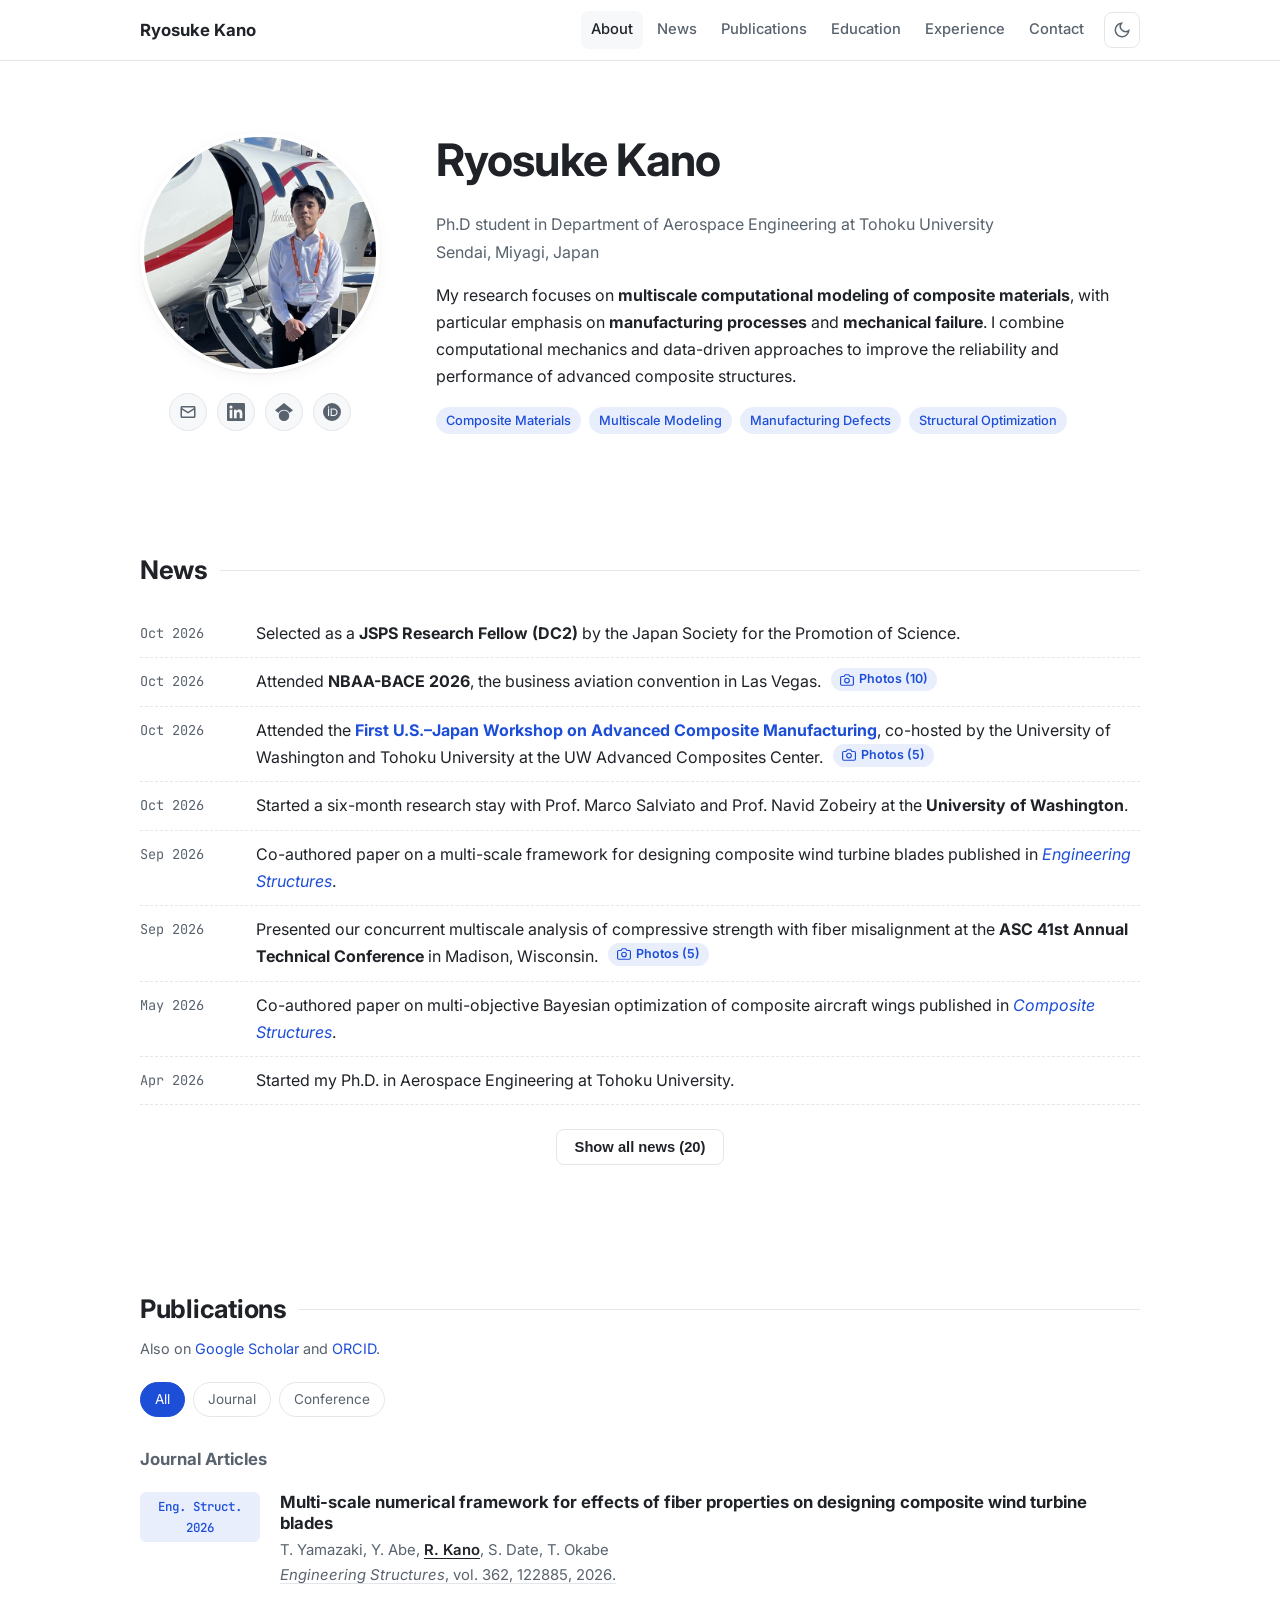
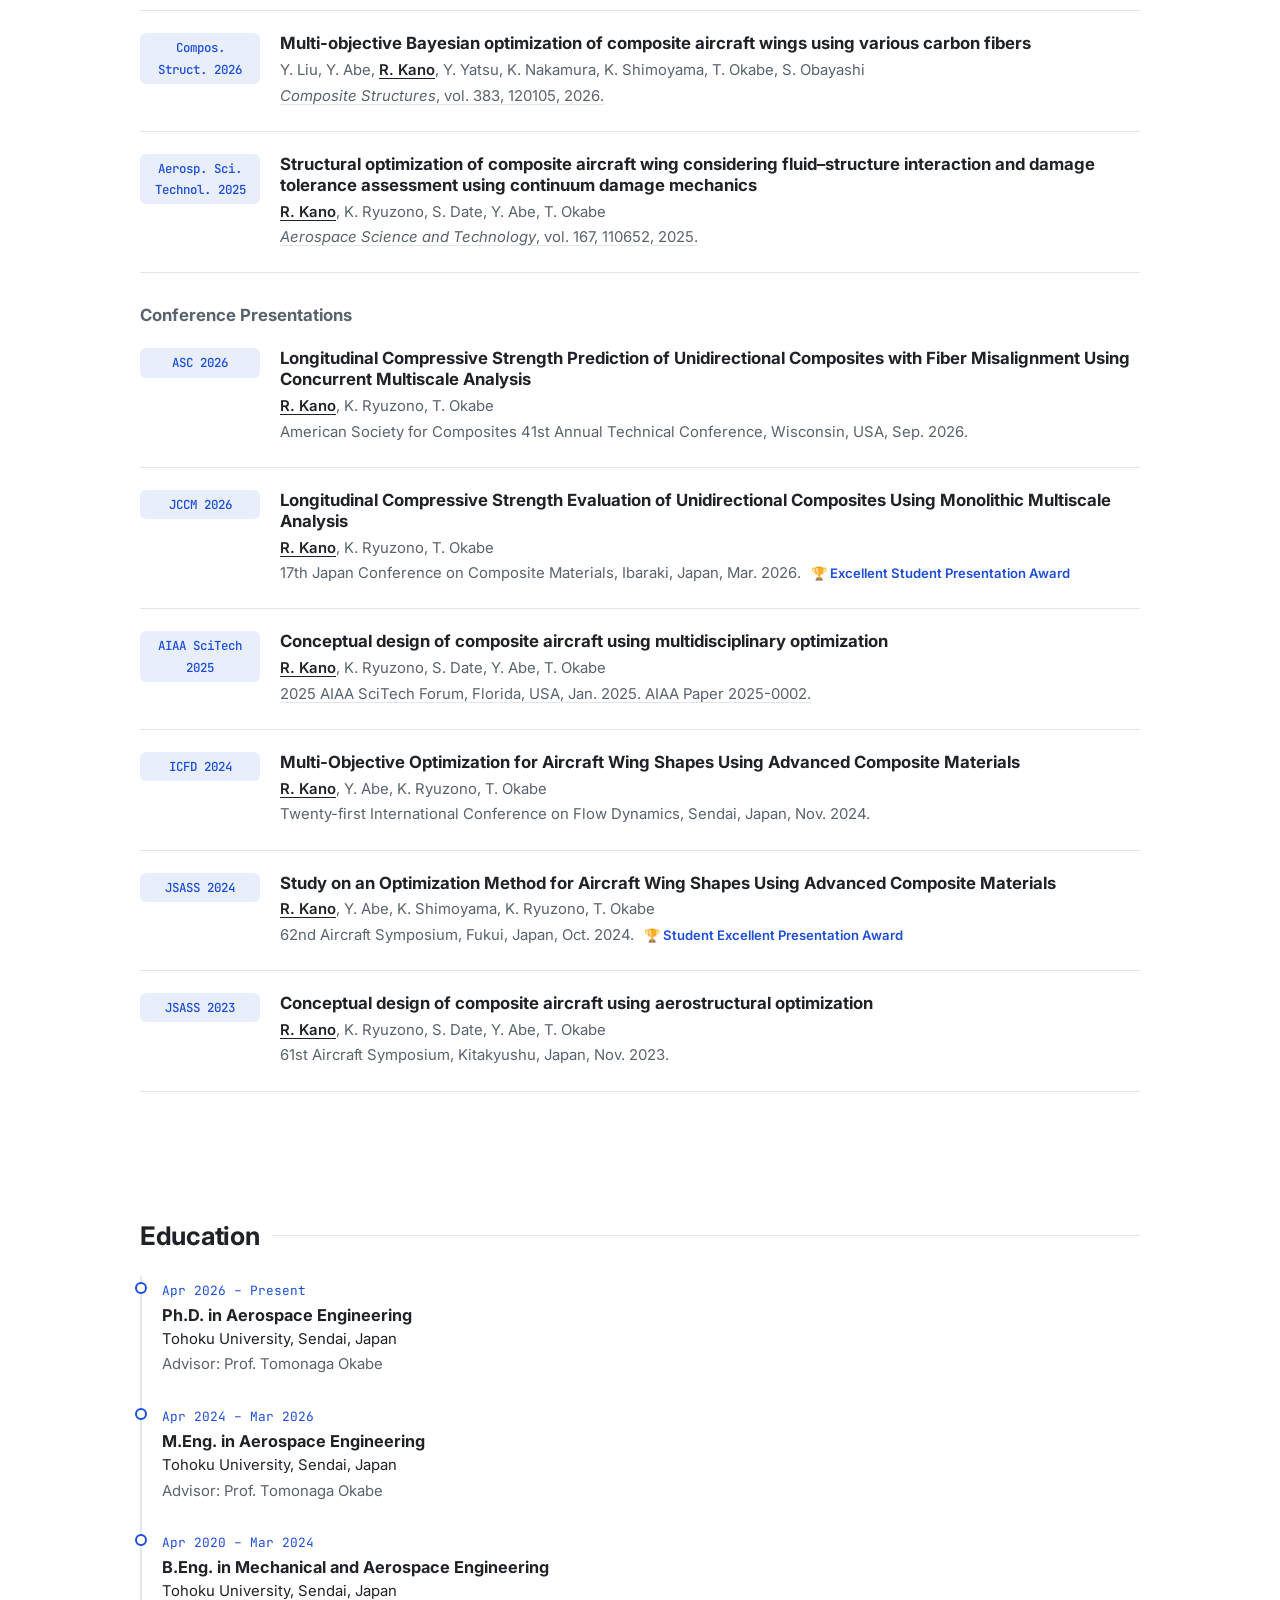
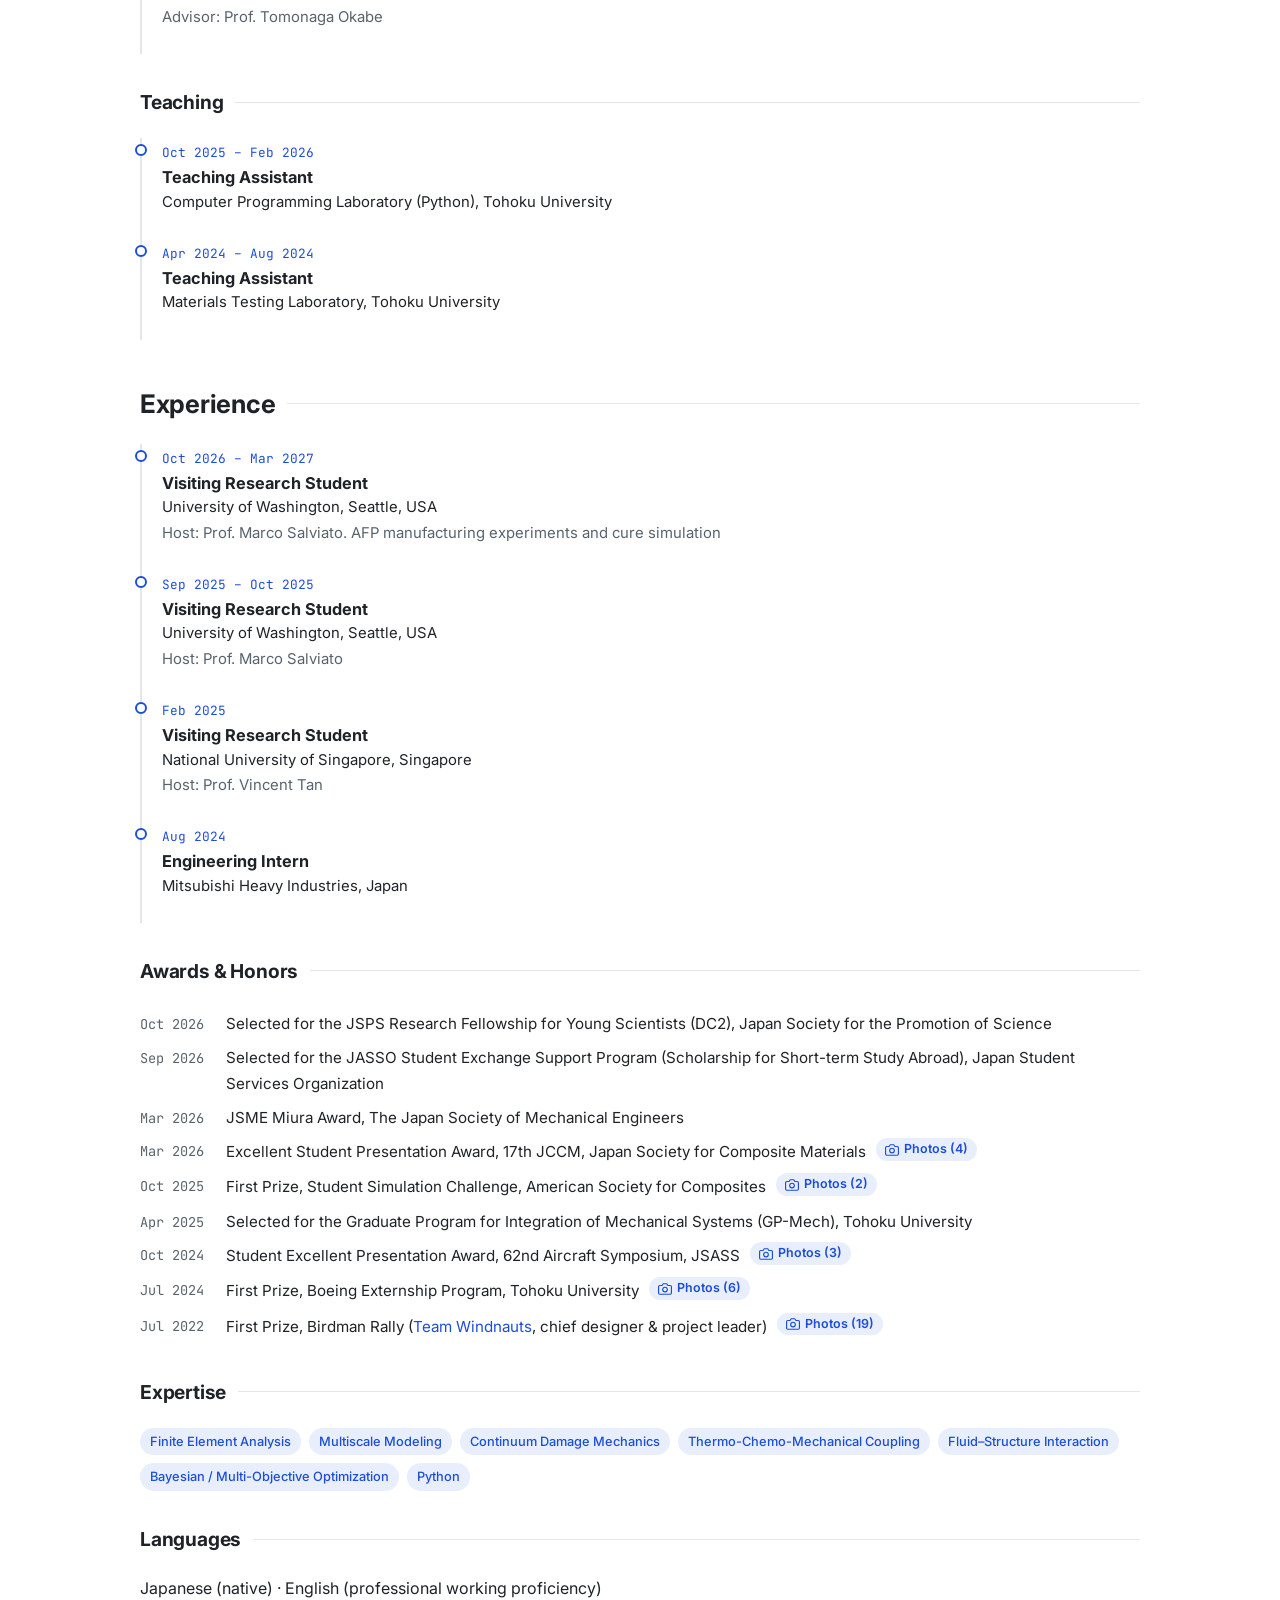
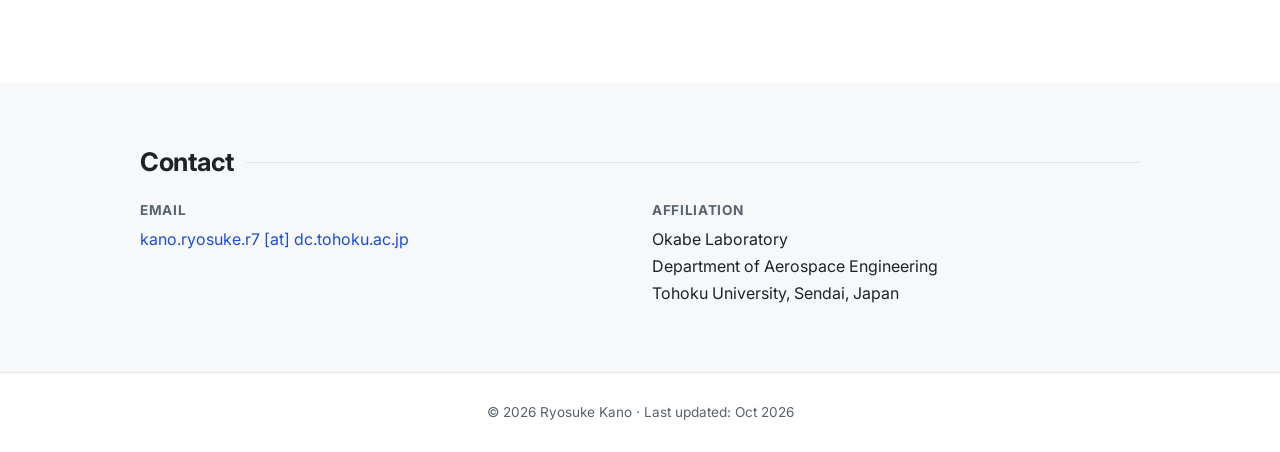
==== index.html @ 56038b9d "Add personal academic website Static GitHub Pages site (no build step): profile, news with links to " ====
<!DOCTYPE html>
<html lang="en">
<head>
  <meta charset="UTF-8">
  <meta name="viewport" content="width=device-width, initial-scale=1.0">
  <title>Ryosuke Kano | Ph.D. Student, Aerospace Engineering</title>
  <meta name="description" content="Ryosuke Kano — Ph.D. student in Aerospace Engineering at Tohoku University, working on multiscale computational modeling of composite materials, manufacturing processes, and failure.">
  <meta property="og:title" content="Ryosuke Kano | Ph.D. Student, Aerospace Engineering">
  <meta property="og:description" content="Multiscale computational modeling of composite materials, manufacturing processes, and failure. Tohoku University.">
  <meta property="og:type" content="website">
  <meta property="og:url" content="https://r-kano.github.io/">
  <link rel="icon" href="assets/img/favicon.svg" type="image/svg+xml">
  <link rel="preconnect" href="https://fonts.googleapis.com">
  <link rel="preconnect" href="https://fonts.gstatic.com" crossorigin>
  <link href="https://fonts.googleapis.com/css2?family=Inter:wght@400;500;600;700&family=JetBrains+Mono:wght@400;500&display=swap" rel="stylesheet">
  <link rel="stylesheet" href="assets/css/style.css">
  <script>
    // Apply saved theme before paint to avoid a flash
    try {
      const t = localStorage.getItem("theme");
      if (t) document.documentElement.setAttribute("data-theme", t);
    } catch (e) {}
  </script>
</head>
<body>

  <!-- ============ NAVIGATION ============ -->
  <header class="nav">
    <div class="nav-inner">
      <a href="#top" class="nav-brand">Ryosuke Kano</a>
      <button class="nav-toggle" aria-label="Open menu" aria-expanded="false">
        <span></span><span></span><span></span>
      </button>
      <nav class="nav-links">
        <a href="#about">About</a>
        <a href="#news">News</a>
        <a href="#publications">Publications</a>
        <a href="#education">Education</a>
        <a href="#experience">Experience</a>
        <a href="#contact">Contact</a>
        <button class="theme-toggle" aria-label="Toggle dark mode" title="Toggle dark mode">
          <svg class="icon-sun" viewBox="0 0 24 24" width="18" height="18" fill="none" stroke="currentColor" stroke-width="2"><circle cx="12" cy="12" r="4"/><path d="M12 2v2M12 20v2M4.93 4.93l1.41 1.41M17.66 17.66l1.41 1.41M2 12h2M20 12h2M4.93 19.07l1.41-1.41M17.66 6.34l1.41-1.41"/></svg>
          <svg class="icon-moon" viewBox="0 0 24 24" width="18" height="18" fill="none" stroke="currentColor" stroke-width="2"><path d="M21 12.79A9 9 0 1 1 11.21 3 7 7 0 0 0 21 12.79z"/></svg>
        </button>
      </nav>
    </div>
  </header>

  <main id="top">

    <!-- ============ HERO / ABOUT ============ -->
    <section id="about" class="hero">
      <div class="container hero-grid">
        <div class="hero-photo">
          <img src="assets/img/profile.jpg" alt="Portrait of Ryosuke Kano" width="600" height="600">
          <div class="social">
            <a href="mailto:kano.ryosuke.r7@dc.tohoku.ac.jp" aria-label="Email" title="Email">
              <svg viewBox="0 0 24 24"><path d="M4 4h16c1.1 0 2 .9 2 2v12c0 1.1-.9 2-2 2H4c-1.1 0-2-.9-2-2V6c0-1.1.9-2 2-2zm0 2v.5l8 5 8-5V6H4zm16 2.85-8 5-8-5V18h16V8.85z"/></svg>
            </a>
            <a href="https://www.linkedin.com/in/ryosuke-kano/" target="_blank" rel="noopener" aria-label="LinkedIn" title="LinkedIn">
              <svg viewBox="0 0 24 24"><path d="M20.45 20.45h-3.55v-5.57c0-1.33-.03-3.04-1.85-3.04-1.86 0-2.14 1.45-2.14 2.94v5.67H9.35V9h3.41v1.56h.05c.48-.9 1.64-1.85 3.37-1.85 3.6 0 4.27 2.37 4.27 5.46v6.28zM5.34 7.43a2.06 2.06 0 1 1 0-4.12 2.06 2.06 0 0 1 0 4.12zM7.12 20.45H3.56V9h3.56v11.45zM22.22 0H1.77C.79 0 0 .77 0 1.73v20.54C0 23.23.79 24 1.77 24h20.45c.98 0 1.78-.77 1.78-1.73V1.73C24 .77 23.2 0 22.22 0z"/></svg>
            </a>
            <a href="https://scholar.google.com/citations?user=xpTz7zEAAAAJ" target="_blank" rel="noopener" aria-label="Google Scholar" title="Google Scholar">
              <svg viewBox="0 0 24 24"><path d="M12 24a7 7 0 1 1 0-14 7 7 0 0 1 0 14zm0-24L0 9.5l4.84 3.94A8 8 0 0 1 12 9a8 8 0 0 1 7.16 4.44L24 9.5z"/></svg>
            </a>
            <a href="https://orcid.org/0009-0002-7273-580X" target="_blank" rel="noopener" aria-label="ORCID" title="ORCID">
              <svg viewBox="0 0 24 24"><path d="M12 0a12 12 0 1 0 0 24 12 12 0 0 0 0-24zM7.37 4.38a.94.94 0 1 1 0 1.88.94.94 0 0 1 0-1.88zm-.72 3.05h1.44v10.03H6.65V7.43zm3.56 0h3.9c3.7 0 5.33 2.65 5.33 5.02 0 2.58-2.01 5.02-5.31 5.02h-3.92V7.43zm1.44 1.3v7.43h2.29c3.27 0 4.02-2.48 4.02-3.71 0-2.02-1.29-3.72-4.1-3.72h-2.21z"/></svg>
            </a>
          </div>
        </div>

        <div class="hero-text">
          <h1>Ryosuke Kano </span></h1>
          <p class="affiliation">
            Ph.D student in Department of Aerospace Engineering at Tohoku University<br>
            Sendai, Miyagi, Japan
          </p>
          <p>
            My research focuses on
            <strong>multiscale computational modeling of composite materials</strong>, with particular
            emphasis on <strong>manufacturing processes</strong> and <strong>mechanical failure</strong>.
            I combine computational mechanics and data-driven approaches to improve the reliability
            and performance of advanced composite structures.
          </p>
          <div class="interests">
            <span class="tag">Composite Materials</span>
            <span class="tag">Multiscale Modeling</span>
            <span class="tag">Manufacturing Defects</span>
            <span class="tag">Structural Optimization</span>
          </div>
        </div>
      </div>
    </section>

    <!-- ============ NEWS ============ -->
    <section id="news" class="section">
      <div class="container">
        <h2 class="section-title">News</h2>
        <!-- "Photos" links open photos.html?e=<album id>; albums are defined in assets/js/events.js.
             Items with class "more" stay hidden until "Show all news" is clicked. -->
        <ul class="news">
          <li><time>Oct 2026</time><span>Selected as a <strong>JSPS Research Fellow (DC2)</strong> by the Japan Society for the Promotion of Science.</span></li>
          <li><time>Oct 2026</time><span>Attended <strong>NBAA-BACE 2026</strong>, the business aviation convention in Las Vegas. <a class="pic-link" href="photos.html?e=2026-10-nbaa-bace"><svg viewBox="0 0 24 24" width="14" height="14" fill="none" stroke="currentColor" stroke-width="2" aria-hidden="true"><path d="M23 19a2 2 0 0 1-2 2H3a2 2 0 0 1-2-2V8a2 2 0 0 1 2-2h4l2-3h6l2 3h4a2 2 0 0 1 2 2z"/><circle cx="12" cy="13" r="4"/></svg>Photos (10)</a></span></li>
          <li><time>Oct 2026</time><span>Attended the <a href="https://www.uwacc.uw.edu/first-u-s-japan-workshop-on-advanced-composite-manufacturing" target="_blank" rel="noopener"><strong>First U.S.–Japan Workshop on Advanced Composite Manufacturing</strong></a>, co-hosted by the University of Washington and Tohoku University at the UW Advanced Composites Center. <a class="pic-link" href="photos.html?e=2026-10-uw-workshop"><svg viewBox="0 0 24 24" width="14" height="14" fill="none" stroke="currentColor" stroke-width="2" aria-hidden="true"><path d="M23 19a2 2 0 0 1-2 2H3a2 2 0 0 1-2-2V8a2 2 0 0 1 2-2h4l2-3h6l2 3h4a2 2 0 0 1 2 2z"/><circle cx="12" cy="13" r="4"/></svg>Photos (5)</a></span></li>
          <li><time>Oct 2026</time><span>Started a six-month research stay with Prof. Marco Salviato and Prof. Navid Zobeiry at the <strong>University of Washington</strong>.</span></li>
          <li><time>Sep 2026</time><span>Co-authored paper on a multi-scale framework for designing composite wind turbine blades published in <a href="https://doi.org/10.1016/j.engstruct.2026.122885" target="_blank" rel="noopener"><em>Engineering Structures</em></a>.</span></li>
          <li><time>Sep 2026</time><span>Presented our concurrent multiscale analysis of compressive strength with fiber misalignment at the <strong>ASC 41st Annual Technical Conference</strong> in Madison, Wisconsin. <a class="pic-link" href="photos.html?e=2026-09-asc"><svg viewBox="0 0 24 24" width="14" height="14" fill="none" stroke="currentColor" stroke-width="2" aria-hidden="true"><path d="M23 19a2 2 0 0 1-2 2H3a2 2 0 0 1-2-2V8a2 2 0 0 1 2-2h4l2-3h6l2 3h4a2 2 0 0 1 2 2z"/><circle cx="12" cy="13" r="4"/></svg>Photos (5)</a></span></li>
          <li><time>May 2026</time><span>Co-authored paper on multi-objective Bayesian optimization of composite aircraft wings published in <a href="https://doi.org/10.1016/j.compstruct.2026.120105" target="_blank" rel="noopener"><em>Composite Structures</em></a>.</span></li>
          <li><time>Apr 2026</time><span>Started my Ph.D. in Aerospace Engineering at Tohoku University.</span></li>
          <li class="more"><time>Mar 2026</time><span>Received my <strong>M.Eng.</strong> in Aerospace Engineering from Tohoku University. <a class="pic-link" href="photos.html?e=2026-03-graduation"><svg viewBox="0 0 24 24" width="14" height="14" fill="none" stroke="currentColor" stroke-width="2" aria-hidden="true"><path d="M23 19a2 2 0 0 1-2 2H3a2 2 0 0 1-2-2V8a2 2 0 0 1 2-2h4l2-3h6l2 3h4a2 2 0 0 1 2 2z"/><circle cx="12" cy="13" r="4"/></svg>Photos (4)</a></span></li>
          <li class="more"><time>Mar 2026</time><span>Received the <strong>JSME Miura Award</strong> from the Japan Society of Mechanical Engineers.</span></li>
          <li class="more"><time>Mar 2026</time><span>Received the <strong>Excellent Student Presentation Award</strong> at the 17th Japan Conference on Composite Materials (JCCM). <a class="pic-link" href="photos.html?e=2026-03-jccm"><svg viewBox="0 0 24 24" width="14" height="14" fill="none" stroke="currentColor" stroke-width="2" aria-hidden="true"><path d="M23 19a2 2 0 0 1-2 2H3a2 2 0 0 1-2-2V8a2 2 0 0 1 2-2h4l2-3h6l2 3h4a2 2 0 0 1 2 2z"/><circle cx="12" cy="13" r="4"/></svg>Photos (4)</a></span></li>
          <li class="more"><time>Dec 2025</time><span>First-author paper on structural optimization of composite aircraft wings considering fluid–structure interaction and damage tolerance published in <a href="https://doi.org/10.1016/j.ast.2025.110652" target="_blank" rel="noopener"><em>Aerospace Science and Technology</em></a>.</span></li>
          <li class="more"><time>Oct 2025</time><span>Won the <strong>ASC Student Simulation Challenge</strong> hosted by the American Society for Composites. <a class="pic-link" href="photos.html?e=2025-10-asc-simulation-challenge"><svg viewBox="0 0 24 24" width="14" height="14" fill="none" stroke="currentColor" stroke-width="2" aria-hidden="true"><path d="M23 19a2 2 0 0 1-2 2H3a2 2 0 0 1-2-2V8a2 2 0 0 1 2-2h4l2-3h6l2 3h4a2 2 0 0 1 2 2z"/><circle cx="12" cy="13" r="4"/></svg>Photos (2)</a></span></li>
          <li class="more"><time>Sep 2025</time><span>Visited Prof. Marco Salviato and Prof. Navid Zobeiry's group at the <strong>University of Washington</strong> as a visiting research student. <a class="pic-link" href="photos.html?e=2025-09-uw-visit"><svg viewBox="0 0 24 24" width="14" height="14" fill="none" stroke="currentColor" stroke-width="2" aria-hidden="true"><path d="M23 19a2 2 0 0 1-2 2H3a2 2 0 0 1-2-2V8a2 2 0 0 1 2-2h4l2-3h6l2 3h4a2 2 0 0 1 2 2z"/><circle cx="12" cy="13" r="4"/></svg>Photos (12)</a></span></li>
          <li class="more"><time>Feb 2025</time><span>Visited Prof. Vincent Tan's group at the <strong>National University of Singapore</strong>. <a class="pic-link" href="photos.html?e=2025-02-nus-visit"><svg viewBox="0 0 24 24" width="14" height="14" fill="none" stroke="currentColor" stroke-width="2" aria-hidden="true"><path d="M23 19a2 2 0 0 1-2 2H3a2 2 0 0 1-2-2V8a2 2 0 0 1 2-2h4l2-3h6l2 3h4a2 2 0 0 1 2 2z"/><circle cx="12" cy="13" r="4"/></svg>Photos (3)</a></span></li>
          <li class="more"><time>Jan 2025</time><span>Presented our multidisciplinary optimization of composite aircraft at the <strong>AIAA SciTech Forum 2025</strong> in Orlando, Florida. <a class="pic-link" href="photos.html?e=2025-01-aiaa-scitech"><svg viewBox="0 0 24 24" width="14" height="14" fill="none" stroke="currentColor" stroke-width="2" aria-hidden="true"><path d="M23 19a2 2 0 0 1-2 2H3a2 2 0 0 1-2-2V8a2 2 0 0 1 2-2h4l2-3h6l2 3h4a2 2 0 0 1 2 2z"/><circle cx="12" cy="13" r="4"/></svg>Photos (7)</a></span></li>
          <li class="more"><time>Nov 2024</time><span>Ran a full marathon with my lab mates! <a class="pic-link" href="photos.html?e=2024-11-marathon"><svg viewBox="0 0 24 24" width="14" height="14" fill="none" stroke="currentColor" stroke-width="2" aria-hidden="true"><path d="M23 19a2 2 0 0 1-2 2H3a2 2 0 0 1-2-2V8a2 2 0 0 1 2-2h4l2-3h6l2 3h4a2 2 0 0 1 2 2z"/><circle cx="12" cy="13" r="4"/></svg>Photos (3)</a></span></li>
          <li class="more"><time>Oct 2024</time><span>Received the <strong>Student Excellent Presentation Award</strong> at the 62nd Aircraft Symposium (JSASS). <a class="pic-link" href="photos.html?e=2024-10-aircraft-symposium"><svg viewBox="0 0 24 24" width="14" height="14" fill="none" stroke="currentColor" stroke-width="2" aria-hidden="true"><path d="M23 19a2 2 0 0 1-2 2H3a2 2 0 0 1-2-2V8a2 2 0 0 1 2-2h4l2-3h6l2 3h4a2 2 0 0 1 2 2z"/><circle cx="12" cy="13" r="4"/></svg>Photos (3)</a></span></li>
          <li class="more"><time>Jul 2024</time><span>Won the <strong>Boeing Externship Program</strong> as part of the Tohoku University team. <a class="pic-link" href="photos.html?e=2024-07-boeing-externship"><svg viewBox="0 0 24 24" width="14" height="14" fill="none" stroke="currentColor" stroke-width="2" aria-hidden="true"><path d="M23 19a2 2 0 0 1-2 2H3a2 2 0 0 1-2-2V8a2 2 0 0 1 2-2h4l2-3h6l2 3h4a2 2 0 0 1 2 2z"/><circle cx="12" cy="13" r="4"/></svg>Photos (6)</a></span></li>
          <li class="more"><time>Jul 2022</time><span><a href="https://www.ifs.tohoku.ac.jp/~Boeing/ppt/20230216/5_Windnauts_2021-22.pdf" target="_blank" rel="noopener">Team Windnauts</a> won the <strong>Birdman Rally</strong> with a 36.9 km flight. I was chief designer and project leader. <a class="pic-link" href="photos.html?e=2022-07-birdman-rally"><svg viewBox="0 0 24 24" width="14" height="14" fill="none" stroke="currentColor" stroke-width="2" aria-hidden="true"><path d="M23 19a2 2 0 0 1-2 2H3a2 2 0 0 1-2-2V8a2 2 0 0 1 2-2h4l2-3h6l2 3h4a2 2 0 0 1 2 2z"/><circle cx="12" cy="13" r="4"/></svg>Photos (19)</a></span></li>
        </ul>
        <div class="news-more"><button class="btn">Show all news (20)</button></div>
      </div>
    </section>

    <!-- ============ PUBLICATIONS ============ -->
    <section id="publications" class="section">
      <div class="container">
        <h2 class="section-title">Publications</h2>
        <p class="section-note">
          Also on <a href="https://scholar.google.com/citations?user=xpTz7zEAAAAJ" target="_blank" rel="noopener">Google Scholar</a>
          and <a href="https://orcid.org/0009-0002-7273-580X" target="_blank" rel="noopener">ORCID</a>.
        </p>

        <div class="pub-filter" role="tablist">
          <button class="active" data-filter="all">All</button>
          <button data-filter="journal">Journal</button>
          <button data-filter="conference">Conference</button>
        </div>

        <!-- Copy a <li class="pub"> block to add a paper. Set data-type to journal / conference.
             When a DOI is available, wrap the contents of .pub-where in <a href="https://doi.org/..."> -->
        <h3 class="pub-group">Journal Articles</h3>
        <ol class="pubs">

          <li class="pub" data-type="journal">
            <div class="pub-venue">Eng. Struct. 2026</div>
            <div class="pub-body">
              <h3 class="pub-title">Multi-scale numerical framework for effects of fiber properties on designing composite wind turbine blades</h3>
              <p class="pub-authors">T. Yamazaki, Y. Abe, <span class="me">R. Kano</span>, S. Date, T. Okabe</p>
              <p class="pub-where"><a href="https://doi.org/10.1016/j.engstruct.2026.122885" target="_blank" rel="noopener"><em>Engineering Structures</em>, vol. 362, 122885, 2026.</a></p>
            </div>
          </li>

          <li class="pub" data-type="journal">
            <div class="pub-venue">Compos. Struct. 2026</div>
            <div class="pub-body">
              <h3 class="pub-title">Multi-objective Bayesian optimization of composite aircraft wings using various carbon fibers</h3>
              <p class="pub-authors">Y. Liu, Y. Abe, <span class="me">R. Kano</span>, Y. Yatsu, K. Nakamura, K. Shimoyama, T. Okabe, S. Obayashi</p>
              <p class="pub-where"><a href="https://doi.org/10.1016/j.compstruct.2026.120105" target="_blank" rel="noopener"><em>Composite Structures</em>, vol. 383, 120105, 2026.</a></p>
            </div>
          </li>

          <li class="pub" data-type="journal">
            <div class="pub-venue">Aerosp. Sci. Technol. 2025</div>
            <div class="pub-body">
              <h3 class="pub-title">Structural optimization of composite aircraft wing considering fluid–structure interaction and damage tolerance assessment using continuum damage mechanics</h3>
              <p class="pub-authors"><span class="me">R. Kano</span>, K. Ryuzono, S. Date, Y. Abe, T. Okabe</p>
              <p class="pub-where"><a href="https://doi.org/10.1016/j.ast.2025.110652" target="_blank" rel="noopener"><em>Aerospace Science and Technology</em>, vol. 167, 110652, 2025.</a></p>
            </div>
          </li>
        </ol>

        <h3 class="pub-group">Conference Presentations</h3>
        <ol class="pubs">
          <li class="pub" data-type="conference">
            <div class="pub-venue">ASC 2026</div>
            <div class="pub-body">
              <h3 class="pub-title">Longitudinal Compressive Strength Prediction of Unidirectional Composites with Fiber Misalignment Using Concurrent Multiscale Analysis</h3>
              <p class="pub-authors"><span class="me">R. Kano</span>, K. Ryuzono, T. Okabe</p>
              <p class="pub-where">American Society for Composites 41st Annual Technical Conference, Wisconsin, USA, Sep. 2026.</p>
            </div>
          </li>
          <li class="pub" data-type="conference">
            <div class="pub-venue">JCCM 2026</div>
            <div class="pub-body">
              <h3 class="pub-title">Longitudinal Compressive Strength Evaluation of Unidirectional Composites Using Monolithic Multiscale Analysis</h3>
              <p class="pub-authors"><span class="me">R. Kano</span>, K. Ryuzono, T. Okabe</p>
              <p class="pub-where">17th Japan Conference on Composite Materials, Ibaraki, Japan, Mar. 2026. <span class="award">🏆 Excellent Student Presentation Award</span></p>
            </div>
          </li>
          <li class="pub" data-type="conference">
            <div class="pub-venue">AIAA SciTech 2025</div>
            <div class="pub-body">
              <h3 class="pub-title">Conceptual design of composite aircraft using multidisciplinary optimization</h3>
              <p class="pub-authors"><span class="me">R. Kano</span>, K. Ryuzono, S. Date, Y. Abe, T. Okabe</p>
              <p class="pub-where"><a href="https://doi.org/10.2514/6.2025-0002" target="_blank" rel="noopener">2025 AIAA SciTech Forum, Florida, USA, Jan. 2025. AIAA Paper 2025-0002.</a></p>
            </div>
          </li>
          <li class="pub" data-type="conference">
            <div class="pub-venue">ICFD 2024</div>
            <div class="pub-body">
              <h3 class="pub-title">Multi-Objective Optimization for Aircraft Wing Shapes Using Advanced Composite Materials</h3>
              <p class="pub-authors"><span class="me">R. Kano</span>, Y. Abe, K. Ryuzono, T. Okabe</p>
              <p class="pub-where">Twenty-first International Conference on Flow Dynamics, Sendai, Japan, Nov. 2024.</p>
            </div>
          </li>
          <li class="pub" data-type="conference">
            <div class="pub-venue">JSASS 2024</div>
            <div class="pub-body">
              <h3 class="pub-title">Study on an Optimization Method for Aircraft Wing Shapes Using Advanced Composite Materials</h3>
              <p class="pub-authors"><span class="me">R. Kano</span>, Y. Abe, K. Shimoyama, K. Ryuzono, T. Okabe</p>
              <p class="pub-where">62nd Aircraft Symposium, Fukui, Japan, Oct. 2024. <span class="award">🏆 Student Excellent Presentation Award</span></p>
            </div>
          </li>
          <li class="pub" data-type="conference">
            <div class="pub-venue">JSASS 2023</div>
            <div class="pub-body">
              <h3 class="pub-title">Conceptual design of composite aircraft using aerostructural optimization</h3>
              <p class="pub-authors"><span class="me">R. Kano</span>, K. Ryuzono, S. Date, Y. Abe, T. Okabe</p>
              <p class="pub-where">61st Aircraft Symposium, Kitakyushu, Japan, Nov. 2023.</p>
            </div>
          </li>
        </ol>
      </div>
    </section>

    <!-- ============ EDUCATION / EXPERIENCE ============ -->
    <section id="cv" class="section">
      <div class="container cv-stack">
        <div id="education">
          <h2 class="section-title">Education</h2>
          <ul class="timeline">
            <li>
              <time>Apr 2026 – Present</time>
              <h3>Ph.D. in Aerospace Engineering</h3>
              <p>Tohoku University, Sendai, Japan</p>
              <p class="muted">Advisor: Prof. Tomonaga Okabe</p>
            </li>
            <li>
              <time>Apr 2024 – Mar 2026</time>
              <h3>M.Eng. in Aerospace Engineering</h3>
              <p>Tohoku University, Sendai, Japan</p>
              <p class="muted">Advisor: Prof. Tomonaga Okabe</p>
            </li>
            <li>
              <time>Apr 2020 – Mar 2024</time>
              <h3>B.Eng. in Mechanical and Aerospace Engineering</h3>
              <p>Tohoku University, Sendai, Japan</p>
              <p class="muted">Advisor: Prof. Tomonaga Okabe</p>
            </li>
          </ul>

          <h2 class="section-title small">Teaching</h2>
          <ul class="timeline">
            <li>
              <time>Oct 2025 – Feb 2026</time>
              <h3>Teaching Assistant</h3>
              <p>Computer Programming Laboratory (Python), Tohoku University</p>
            </li>
            <li>
              <time>Apr 2024 – Aug 2024</time>
              <h3>Teaching Assistant</h3>
              <p>Materials Testing Laboratory, Tohoku University</p>
            </li>
          </ul>
        </div>

        <div id="experience">
          <h2 class="section-title">Experience</h2>
          <ul class="timeline">
            <li>
              <time>Oct 2026 – Mar 2027</time>
              <h3>Visiting Research Student</h3>
              <p>University of Washington, Seattle, USA</p>
              <p class="muted">Host: Prof. Marco Salviato. AFP manufacturing experiments and cure simulation</p>
            </li>
            <li>
              <time>Sep 2025 – Oct 2025</time>
              <h3>Visiting Research Student</h3>
              <p>University of Washington, Seattle, USA</p>
              <p class="muted">Host: Prof. Marco Salviato</p>
            </li>
            <li>
              <time>Feb 2025</time>
              <h3>Visiting Research Student</h3>
              <p>National University of Singapore, Singapore</p>
              <p class="muted">Host: Prof. Vincent Tan</p>
            </li>
            <li>
              <time>Aug 2024</time>
              <h3>Engineering Intern</h3>
              <p>Mitsubishi Heavy Industries, Japan</p>
            </li>
          </ul>

          <h2 class="section-title small">Awards &amp; Honors</h2>
          <ul class="simple-list">
            <li><span>Oct 2026</span> Selected for the JSPS Research Fellowship for Young Scientists (DC2), Japan Society for the Promotion of Science</li>
            <li><span>Sep 2026</span> Selected for the JASSO Student Exchange Support Program (Scholarship for Short-term Study Abroad), Japan Student Services Organization</li>
            <li><span>Mar 2026</span> JSME Miura Award, The Japan Society of Mechanical Engineers</li>
            <li><span>Mar 2026</span> <span>Excellent Student Presentation Award, 17th JCCM, Japan Society for Composite Materials <a class="pic-link" href="photos.html?e=2026-03-jccm"><svg viewBox="0 0 24 24" width="14" height="14" fill="none" stroke="currentColor" stroke-width="2" aria-hidden="true"><path d="M23 19a2 2 0 0 1-2 2H3a2 2 0 0 1-2-2V8a2 2 0 0 1 2-2h4l2-3h6l2 3h4a2 2 0 0 1 2 2z"/><circle cx="12" cy="13" r="4"/></svg>Photos (4)</a></span></li>
            <li><span>Oct 2025</span> <span>First Prize, Student Simulation Challenge, American Society for Composites <a class="pic-link" href="photos.html?e=2025-10-asc-simulation-challenge"><svg viewBox="0 0 24 24" width="14" height="14" fill="none" stroke="currentColor" stroke-width="2" aria-hidden="true"><path d="M23 19a2 2 0 0 1-2 2H3a2 2 0 0 1-2-2V8a2 2 0 0 1 2-2h4l2-3h6l2 3h4a2 2 0 0 1 2 2z"/><circle cx="12" cy="13" r="4"/></svg>Photos (2)</a></span></li>
            <li><span>Apr 2025</span> Selected for the Graduate Program for Integration of Mechanical Systems (GP-Mech), Tohoku University</li>
            <li><span>Oct 2024</span> <span>Student Excellent Presentation Award, 62nd Aircraft Symposium, JSASS <a class="pic-link" href="photos.html?e=2024-10-aircraft-symposium"><svg viewBox="0 0 24 24" width="14" height="14" fill="none" stroke="currentColor" stroke-width="2" aria-hidden="true"><path d="M23 19a2 2 0 0 1-2 2H3a2 2 0 0 1-2-2V8a2 2 0 0 1 2-2h4l2-3h6l2 3h4a2 2 0 0 1 2 2z"/><circle cx="12" cy="13" r="4"/></svg>Photos (3)</a></span></li>
            <li><span>Jul 2024</span> <span>First Prize, Boeing Externship Program, Tohoku University <a class="pic-link" href="photos.html?e=2024-07-boeing-externship"><svg viewBox="0 0 24 24" width="14" height="14" fill="none" stroke="currentColor" stroke-width="2" aria-hidden="true"><path d="M23 19a2 2 0 0 1-2 2H3a2 2 0 0 1-2-2V8a2 2 0 0 1 2-2h4l2-3h6l2 3h4a2 2 0 0 1 2 2z"/><circle cx="12" cy="13" r="4"/></svg>Photos (6)</a></span></li>
            <li><span>Jul 2022</span> <span>First Prize, Birdman Rally (<a href="https://www.ifs.tohoku.ac.jp/~Boeing/ppt/20230216/5_Windnauts_2021-22.pdf" target="_blank" rel="noopener">Team Windnauts</a>, chief designer &amp; project leader) <a class="pic-link" href="photos.html?e=2022-07-birdman-rally"><svg viewBox="0 0 24 24" width="14" height="14" fill="none" stroke="currentColor" stroke-width="2" aria-hidden="true"><path d="M23 19a2 2 0 0 1-2 2H3a2 2 0 0 1-2-2V8a2 2 0 0 1 2-2h4l2-3h6l2 3h4a2 2 0 0 1 2 2z"/><circle cx="12" cy="13" r="4"/></svg>Photos (19)</a></span></li>
          </ul>

          <h2 class="section-title small">Expertise</h2>
          <div class="tags">
            <span class="tag">Finite Element Analysis</span>
            <span class="tag">Multiscale Modeling</span>
            <span class="tag">Continuum Damage Mechanics</span>
            <span class="tag">Thermo-Chemo-Mechanical Coupling</span>
            <span class="tag">Fluid–Structure Interaction</span>
            <span class="tag">Bayesian / Multi-Objective Optimization</span>
            <span class="tag">Python</span>
          </div>

          <h2 class="section-title small">Languages</h2>
          <p>Japanese (native) · English (professional working proficiency)</p>
        </div>
      </div>
    </section>

    <!-- ============ CONTACT ============ -->
    <section id="contact" class="section alt">
      <div class="container contact">
        <h2 class="section-title">Contact</h2>
        <div class="contact-grid">
          <div>
            <h3>Email</h3>
            <p><a href="mailto:kano.ryosuke.r7@dc.tohoku.ac.jp">kano.ryosuke.r7 [at] dc.tohoku.ac.jp</a></p>
          </div>
          <div>
            <h3>Affiliation</h3>
            <p>Okabe Laboratory<br>Department of Aerospace Engineering<br>Tohoku University, Sendai, Japan</p>
          </div>
        </div>
      </div>
    </section>
  </main>

  <footer class="footer">
    <div class="container">
      <p>© <span id="year"></span> Ryosuke Kano · Last updated: Oct 2026</p>
    </div>
  </footer>

  <script src="assets/js/main.js"></script>
</body>
</html>
---- assets/css/style.css ----
/* ==========================================================
   Theme tokens — change --accent to recolor the whole site
   ========================================================== */
:root {
  --bg: #ffffff;
  --bg-alt: #f6f8fa;
  --surface: #ffffff;
  --text: #1f2328;
  --muted: #59636e;
  --border: #e3e7eb;
  --accent: #1d4ed8;
  --accent-soft: #e8eefc;
  --shadow: 0 1px 3px rgba(0, 0, 0, .06), 0 4px 16px rgba(0, 0, 0, .04);
  --radius: 12px;
  --maxw: 1040px;
  --font: "Inter", -apple-system, BlinkMacSystemFont, "Segoe UI", "Hiragino Sans", "Noto Sans JP", sans-serif;
  --mono: "JetBrains Mono", ui-monospace, SFMono-Regular, Menlo, monospace;
}

@media (prefers-color-scheme: dark) {
  :root:not([data-theme="light"]) {
    --bg: #0d1117;
    --bg-alt: #121821;
    --surface: #161b22;
    --text: #e6edf3;
    --muted: #9198a1;
    --border: #2a313c;
    --accent: #6ea8fe;
    --accent-soft: #1a2740;
    --shadow: 0 1px 3px rgba(0, 0, 0, .4);
  }
}

:root[data-theme="dark"] {
  --bg: #0d1117;
  --bg-alt: #121821;
  --surface: #161b22;
  --text: #e6edf3;
  --muted: #9198a1;
  --border: #2a313c;
  --accent: #6ea8fe;
  --accent-soft: #1a2740;
  --shadow: 0 1px 3px rgba(0, 0, 0, .4);
}

/* ==========================================================
   Base
   ========================================================== */
*, *::before, *::after { box-sizing: border-box; }

html { scroll-behavior: smooth; scroll-padding-top: 72px; }

body {
  margin: 0;
  font-family: var(--font);
  font-size: 16px;
  line-height: 1.7;
  color: var(--text);
  background: var(--bg);
  -webkit-font-smoothing: antialiased;
  transition: background .2s, color .2s;
}

a { color: var(--accent); text-decoration: none; }
a:hover { text-decoration: underline; }

img { max-width: 100%; display: block; }

h1, h2, h3 { line-height: 1.25; margin: 0 0 .5em; }

.container { max-width: var(--maxw); margin: 0 auto; padding: 0 20px; }

.muted { color: var(--muted); }

/* ==========================================================
   Navigation
   ========================================================== */
.nav {
  position: sticky;
  top: 0;
  z-index: 50;
  background: color-mix(in srgb, var(--bg) 85%, transparent);
  backdrop-filter: blur(10px);
  -webkit-backdrop-filter: blur(10px);
  border-bottom: 1px solid var(--border);
}

.nav-inner {
  max-width: var(--maxw);
  margin: 0 auto;
  padding: 0 20px;
  height: 60px;
  display: flex;
  align-items: center;
  justify-content: space-between;
}

.nav-brand { font-weight: 700; color: var(--text); font-size: 1.05rem; }
.nav-brand:hover { text-decoration: none; }

.nav-links { display: flex; align-items: center; gap: 4px; }
.nav-links a {
  color: var(--muted);
  font-size: .92rem;
  font-weight: 500;
  padding: 6px 10px;
  border-radius: 8px;
}
.nav-links a:hover, .nav-links a.active {
  color: var(--text);
  background: var(--bg-alt);
  text-decoration: none;
}

.theme-toggle {
  margin-left: 6px;
  display: grid;
  place-items: center;
  width: 36px;
  height: 36px;
  border: 1px solid var(--border);
  border-radius: 8px;
  background: transparent;
  color: var(--muted);
  cursor: pointer;
}
.theme-toggle:hover { color: var(--text); }
.theme-toggle .icon-sun { display: none; }
:root[data-theme="dark"] .theme-toggle .icon-sun { display: block; }
:root[data-theme="dark"] .theme-toggle .icon-moon { display: none; }
@media (prefers-color-scheme: dark) {
  :root:not([data-theme="light"]) .theme-toggle .icon-sun { display: block; }
  :root:not([data-theme="light"]) .theme-toggle .icon-moon { display: none; }
}

.nav-toggle {
  display: none;
  flex-direction: column;
  gap: 5px;
  background: none;
  border: 0;
  padding: 8px;
  cursor: pointer;
}
.nav-toggle span { width: 22px; height: 2px; background: var(--text); border-radius: 2px; }

/* ==========================================================
   Hero
   ========================================================== */
.hero { padding: 72px 0 56px; }

.hero-grid {
  display: grid;
  grid-template-columns: 240px 1fr;
  gap: 56px;
  align-items: start;
}

.hero-photo img {
  width: 100%;
  height: auto;
  aspect-ratio: 1;
  object-fit: cover;
  border-radius: 50%;
  border: 4px solid var(--surface);
  box-shadow: var(--shadow);
}

.social { display: flex; justify-content: center; gap: 10px; margin-top: 20px; flex-wrap: wrap; }
.social a {
  display: grid;
  place-items: center;
  width: 38px;
  height: 38px;
  border-radius: 50%;
  background: var(--bg-alt);
  border: 1px solid var(--border);
  transition: transform .15s, background .15s;
}
.social a:hover { transform: translateY(-2px); background: var(--accent-soft); }
.social svg { width: 18px; height: 18px; fill: var(--muted); }
.social a:hover svg { fill: var(--accent); }

.eyebrow {
  margin: 0 0 6px;
  font-family: var(--mono);
  font-size: .82rem;
  letter-spacing: .04em;
  text-transform: uppercase;
  color: var(--accent);
}

.hero h1 { font-size: clamp(2rem, 5vw, 2.8rem); letter-spacing: -.02em; }

.affiliation { color: var(--muted); margin-top: 0; }

.hero-actions { display: flex; gap: 10px; flex-wrap: wrap; margin: 24px 0 20px; }

.btn {
  display: inline-block;
  padding: 9px 18px;
  font-size: .92rem;
  font-weight: 600;
  border-radius: 8px;
  border: 1px solid var(--border);
  color: var(--text);
  background: var(--surface);
}
.btn:hover { text-decoration: none; border-color: var(--accent); }
.btn-primary { background: var(--accent); border-color: var(--accent); color: #fff; }
:root[data-theme="dark"] .btn-primary { color: #0d1117; }
.btn-primary:hover { filter: brightness(1.08); }

.tags, .interests { display: flex; flex-wrap: wrap; gap: 8px; }
.tag {
  font-size: .8rem;
  font-weight: 500;
  padding: 3px 10px;
  border-radius: 999px;
  background: var(--accent-soft);
  color: var(--accent);
}

/* ==========================================================
   Sections
   ========================================================== */
.section { padding: 64px 0; }
.section.alt { background: var(--bg-alt); }

.section-title {
  font-size: 1.6rem;
  letter-spacing: -.01em;
  margin-bottom: 24px;
  display: flex;
  align-items: center;
  gap: 12px;
}
.section-title::after {
  content: "";
  flex: 1;
  height: 1px;
  background: var(--border);
}
.section-title.small { font-size: 1.2rem; margin-top: 36px; }

.section-note { color: var(--muted); font-size: .9rem; margin-top: -12px; }

/* News */
.news { list-style: none; margin: 0; padding: 0; }
.news li {
  display: grid;
  grid-template-columns: 100px 1fr;
  gap: 16px;
  padding: 10px 0;
  border-bottom: 1px dashed var(--border);
}
.news li:last-child { border-bottom: 0; }
.news time { font-family: var(--mono); font-size: .85rem; color: var(--muted); padding-top: 2px; }

/* Publications */
.pub-filter { display: flex; gap: 8px; flex-wrap: wrap; margin: 20px 0 8px; }
.pub-filter button {
  font: inherit;
  font-size: .85rem;
  padding: 5px 14px;
  border-radius: 999px;
  border: 1px solid var(--border);
  background: var(--surface);
  color: var(--muted);
  cursor: pointer;
}
.pub-filter button.active { background: var(--accent); border-color: var(--accent); color: #fff; }
:root[data-theme="dark"] .pub-filter button.active { color: #0d1117; }

.pubs { list-style: none; margin: 0; padding: 0; }
.pub {
  display: grid;
  grid-template-columns: 120px 1fr;
  gap: 20px;
  padding: 22px 0;
  border-bottom: 1px solid var(--border);
}
.pub.hidden { display: none; }
.pub-venue {
  align-self: start;
  text-align: center;
  font-family: var(--mono);
  font-size: .78rem;
  font-weight: 500;
  padding: 4px 8px;
  border-radius: 6px;
  background: var(--accent-soft);
  color: var(--accent);
}
.pub-title { font-size: 1.05rem; margin-bottom: 4px; }
.pub-where a { color: inherit; text-decoration: underline; text-decoration-color: var(--border); text-underline-offset: 3px; }
.pub-where a:hover { color: var(--accent); text-decoration-color: currentColor; }
.pub-authors, .pub-where { margin: 0; font-size: .93rem; color: var(--muted); }
.pub-authors .me { color: var(--text); font-weight: 600; text-decoration: underline; text-underline-offset: 3px; }

/* Timeline */
.cv-stack > div + div { margin-top: 48px; }

.timeline { list-style: none; margin: 0; padding: 0 0 0 20px; border-left: 2px solid var(--border); }
.timeline li { position: relative; padding-bottom: 24px; }
.timeline li::before {
  content: "";
  position: absolute;
  left: -27px;
  top: 6px;
  width: 12px;
  height: 12px;
  border-radius: 50%;
  background: var(--bg);
  border: 2px solid var(--accent);
}
.timeline time { font-family: var(--mono); font-size: .8rem; color: var(--accent); }
.timeline h3 { font-size: 1.02rem; margin: 2px 0; }
.timeline p { margin: 0; font-size: .93rem; }

.simple-list { list-style: none; margin: 0 0 8px; padding: 0; }
.simple-list li { display: flex; gap: 14px; padding: 4px 0; font-size: .95rem; }
.simple-list li > span:first-child { flex-shrink: 0; font-family: var(--mono); font-size: .85rem; color: var(--muted); min-width: 72px; padding-top: 2px; white-space: nowrap; }

/* Contact */
.contact-grid { display: grid; grid-template-columns: repeat(auto-fit, minmax(240px, 1fr)); gap: 24px; margin-top: 20px; }
.contact-grid h3 { font-size: .85rem; text-transform: uppercase; letter-spacing: .05em; color: var(--muted); }
.contact-grid p { margin: 0; }

/* Footer */
.footer { padding: 28px 0; border-top: 1px solid var(--border); text-align: center; color: var(--muted); font-size: .85rem; }
.footer p { margin: 0; }

/* Reveal-on-scroll */
.reveal { opacity: 0; transform: translateY(16px); transition: opacity .5s, transform .5s; }
.reveal.visible { opacity: 1; transform: none; }
@media (prefers-reduced-motion: reduce) {
  html { scroll-behavior: auto; }
  .reveal { opacity: 1; transform: none; transition: none; }
}

/* ==========================================================
   Responsive
   ========================================================== */
@media (max-width: 860px) {
  .nav-toggle { display: flex; }
  .nav-links {
    position: absolute;
    top: 60px;
    left: 0;
    right: 0;
    flex-direction: column;
    align-items: stretch;
    padding: 12px 16px 16px;
    background: var(--bg);
    border-bottom: 1px solid var(--border);
    display: none;
  }
  .nav-links.open { display: flex; }
  .theme-toggle { margin: 8px 0 0 10px; }

  .hero { padding: 48px 0 40px; }
  .hero-grid { grid-template-columns: 1fr; gap: 28px; }
  .hero-photo { max-width: 200px; margin: 0 auto; }
  .hero-text { text-align: left; }

}

@media (max-width: 560px) {
  .container, .nav-inner { padding: 0 16px; }
  .section { padding: 48px 0; }
  .news li { grid-template-columns: 1fr; gap: 0; }
  .pub { grid-template-columns: 1fr; gap: 10px; }
  .pub-venue { justify-self: start; }
}

@media (prefers-color-scheme: dark) {
  :root:not([data-theme="light"]) .btn-primary,
  :root:not([data-theme="light"]) .pub-filter button.active { color: #0d1117; }
}

/* Content additions */
.name-ja { font-size: .5em; font-weight: 500; color: var(--muted); margin-left: .4em; letter-spacing: 0; white-space: nowrap; }
.pub-group { font-size: 1.05rem; color: var(--muted); margin: 32px 0 0; }
.pub-group.hidden { display: none; }
.award { display: inline-block; margin-left: 6px; font-size: .82rem; font-weight: 600; color: var(--accent); font-style: normal; }

/* News photos */
.news li.more { display: none; }
.news.expanded li.more { display: grid; }
.news-more { text-align: center; margin-top: 24px; }
.news.expanded + .news-more { display: none; }
.pic-link {
  display: inline-flex;
  align-items: center;
  gap: 5px;
  margin-left: 6px;
  padding: 0 9px;
  font-size: .78rem;
  font-weight: 600;
  line-height: 1.8;
  white-space: nowrap;
  vertical-align: 1px;
  border-radius: 999px;
  background: var(--accent-soft);
  color: var(--accent);
}
.pic-link:hover { text-decoration: none; filter: brightness(.95); }

/* Photo album page */
.album-head { padding: 48px 0 8px; }
.back-link { font-size: .9rem; font-weight: 600; }
.album-head h1 { font-size: clamp(1.6rem, 4vw, 2.2rem); letter-spacing: -.01em; margin: 16px 0 6px; }
.album-meta { margin: 0; color: var(--muted); font-size: .95rem; }
.album-meta time { font-family: var(--mono); color: var(--accent); margin-right: 10px; }
.album { --row: 230px; display: flex; flex-wrap: wrap; gap: 12px; padding: 28px 0 8px; }
.album::after { content: ""; flex-grow: 1000; }
.album-section { font-size: 1.15rem; margin: 28px 0 -12px; padding-bottom: 8px; border-bottom: 1px solid var(--border); }
.album a {
  position: relative;
  display: block;
  flex: var(--r) 1 calc(var(--r) * var(--row));
  max-width: 100%;
  overflow: hidden;
  border-radius: 8px;
  border: 1px solid var(--border);
  background: var(--bg-alt);
}
.album img { width: 100%; height: auto; transition: transform .3s; }
.album a:hover img { transform: scale(1.03); }
.album a.is-video::after {
  content: "▶";
  position: absolute;
  inset: 0;
  display: grid;
  place-items: center;
  color: #fff;
  font-size: 2rem;
  background: rgba(0, 0, 0, .3);
}
.album-nav { display: flex; justify-content: space-between; gap: 16px; padding: 20px 0 64px; font-size: .9rem; }
.album-nav a { max-width: 45%; }
.album-nav span { display: block; font-size: .75rem; color: var(--muted); font-family: var(--mono); }
.album-index { display: grid; grid-template-columns: repeat(auto-fill, minmax(220px, 1fr)); gap: 18px; padding: 28px 0 64px; }
.album-index a { color: var(--text); }
.album-index a:hover { text-decoration: none; }
.album-index img { width: 100%; aspect-ratio: 4 / 3; object-fit: cover; border-radius: 8px; border: 1px solid var(--border); }
.album-index h2 { font-size: .95rem; margin: 8px 0 0; }
.album-index time { font-family: var(--mono); font-size: .75rem; color: var(--accent); }

/* Lightbox */
.lightbox {
  position: fixed;
  inset: 0;
  z-index: 100;
  display: none;
  flex-direction: column;
  align-items: center;
  justify-content: center;
  gap: 12px;
  padding: 56px 16px 24px;
  background: rgba(0, 0, 0, .9);
}
.lightbox.open { display: flex; }
.lightbox img, .lightbox video { max-width: min(1200px, 100%); max-height: calc(100vh - 140px); width: auto; border-radius: 6px; }
.lightbox [hidden] { display: none; }
.lightbox video { width: min(960px, 100%); background: #000; }
.lightbox p { margin: 0; color: #e6edf3; font-size: .92rem; text-align: center; max-width: 720px; }
.lightbox button {
  position: absolute;
  border: 0;
  background: rgba(255, 255, 255, .12);
  color: #fff;
  width: 44px;
  height: 44px;
  border-radius: 50%;
  font-size: 1.4rem;
  line-height: 1;
  cursor: pointer;
}
.lightbox button:hover { background: rgba(255, 255, 255, .25); }
.lb-close { top: 12px; right: 12px; }
.lb-prev { left: 12px; top: 50%; transform: translateY(-50%); }
.lb-next { right: 12px; top: 50%; transform: translateY(-50%); }
@media (max-width: 560px) {
  .album { --row: 130px; gap: 8px; }
  .lb-prev, .lb-next { top: auto; bottom: 16px; transform: none; }
}
.album-nav a:last-child { text-align: right; margin-left: auto; }
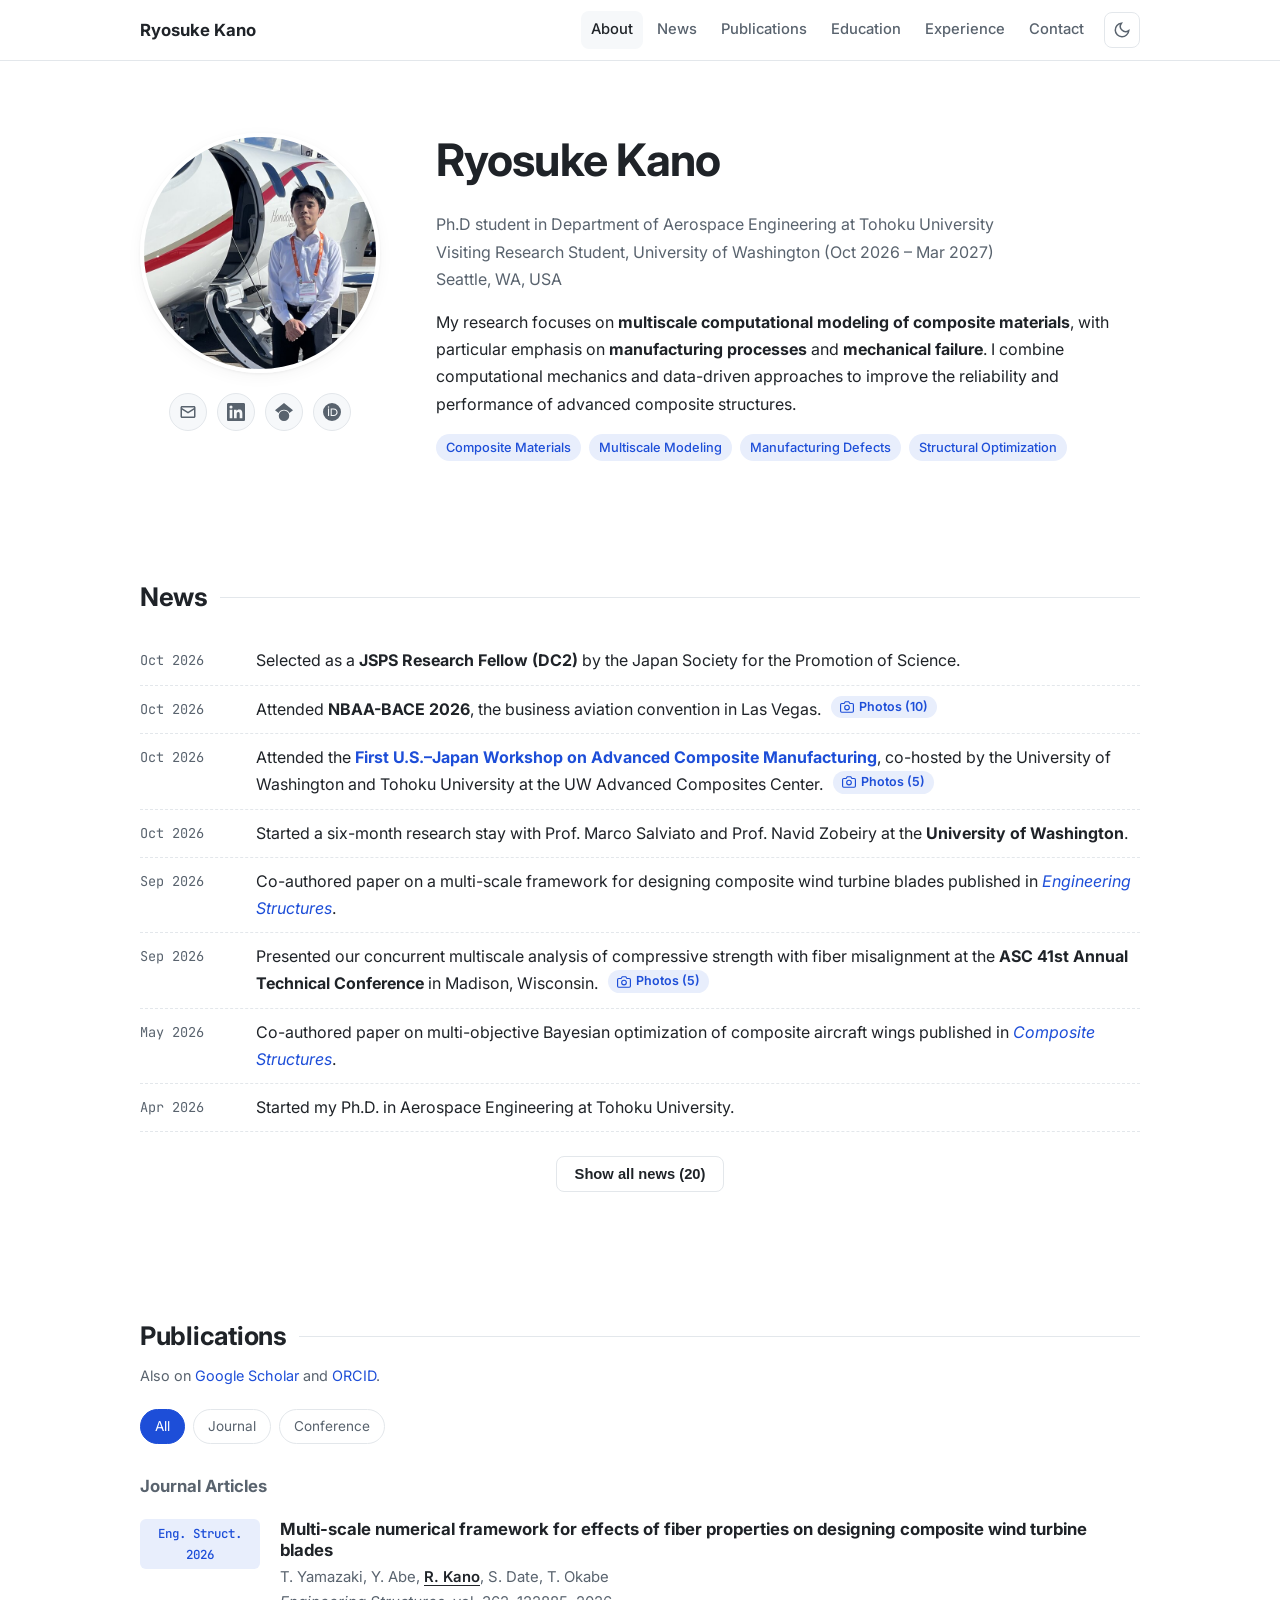
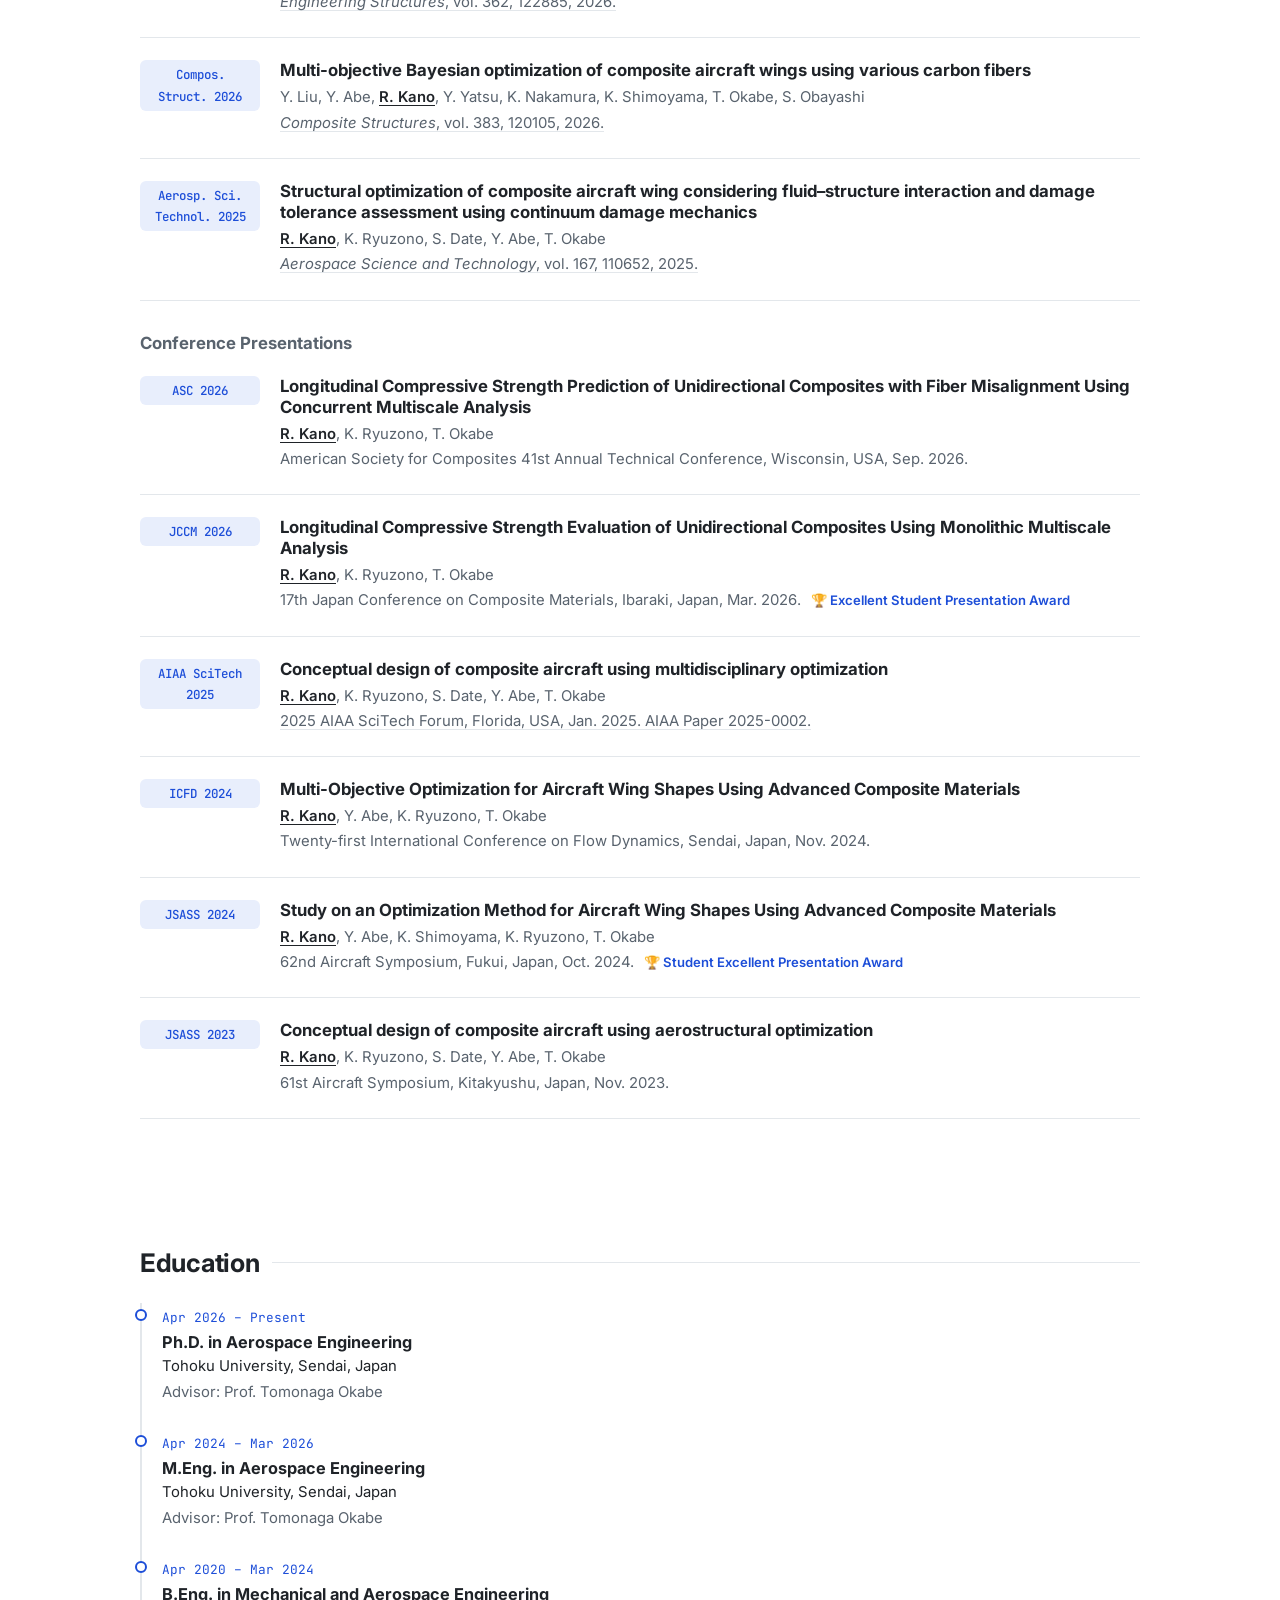
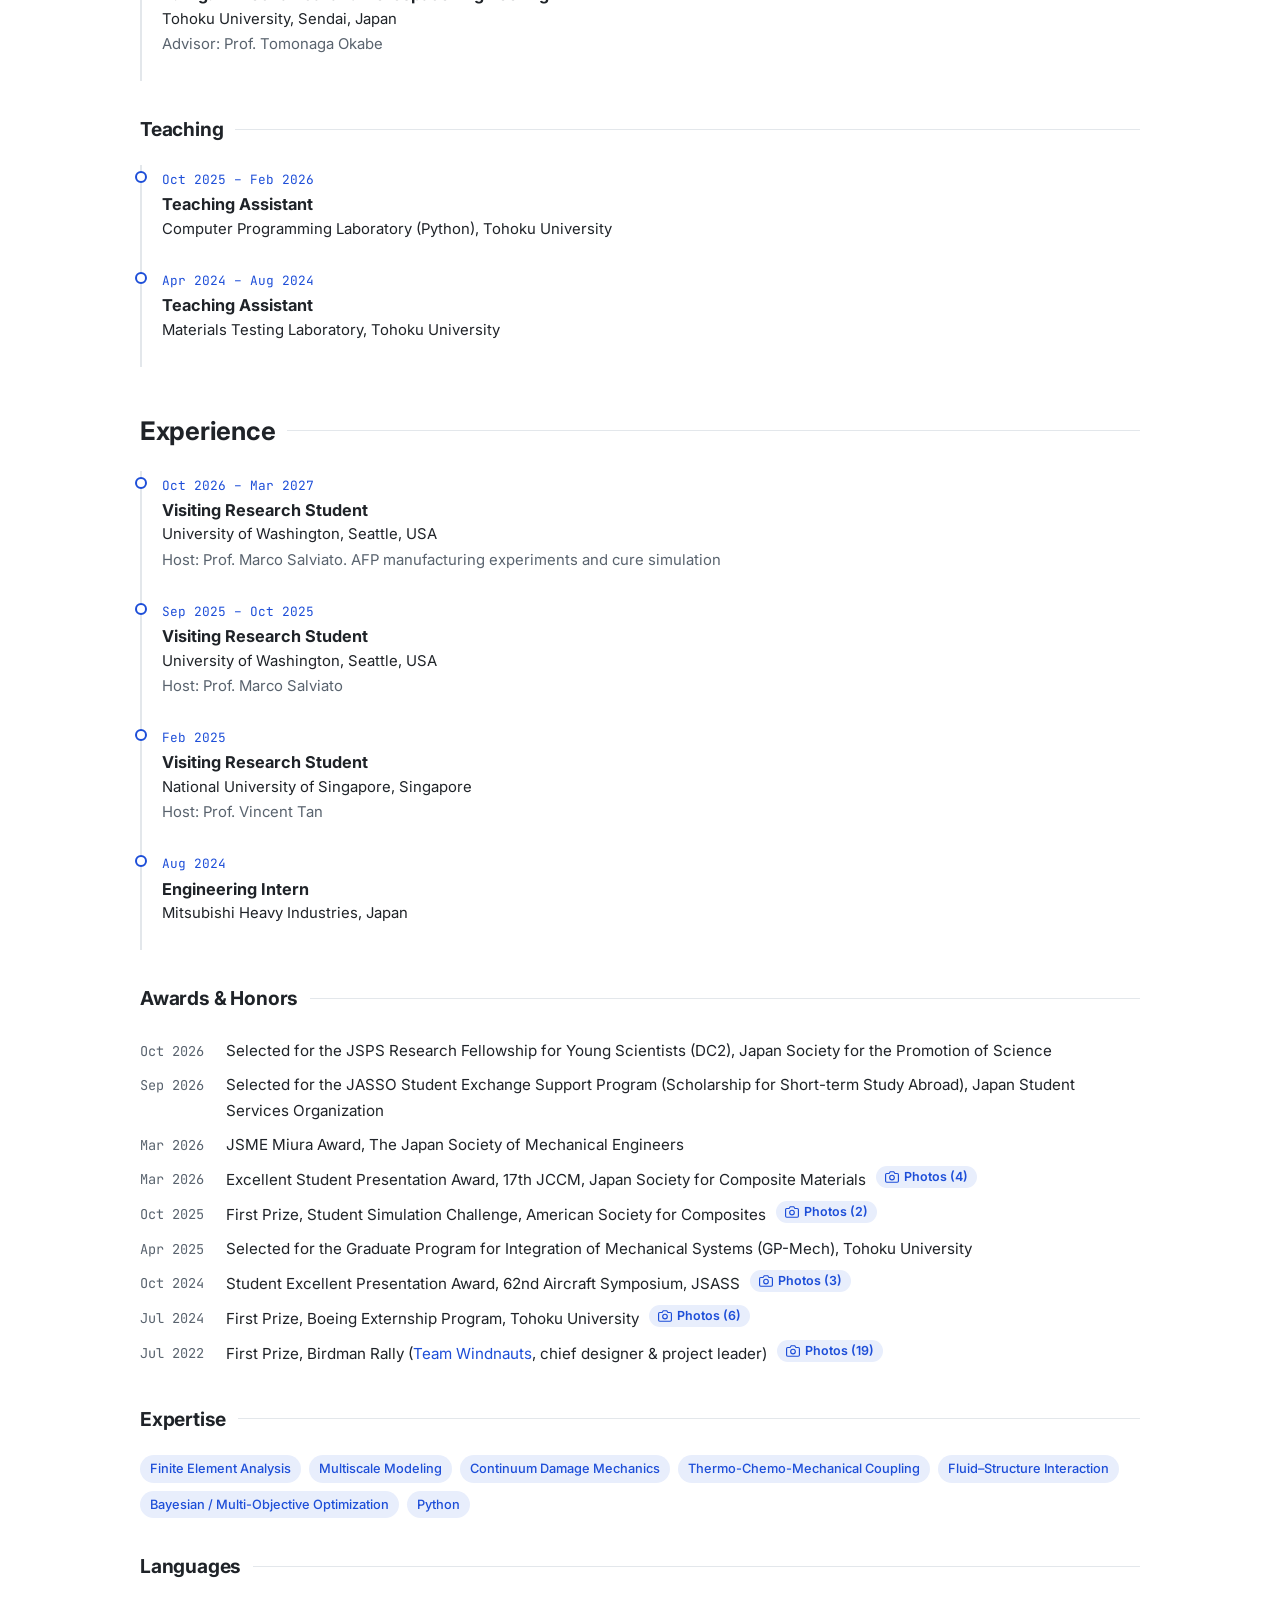
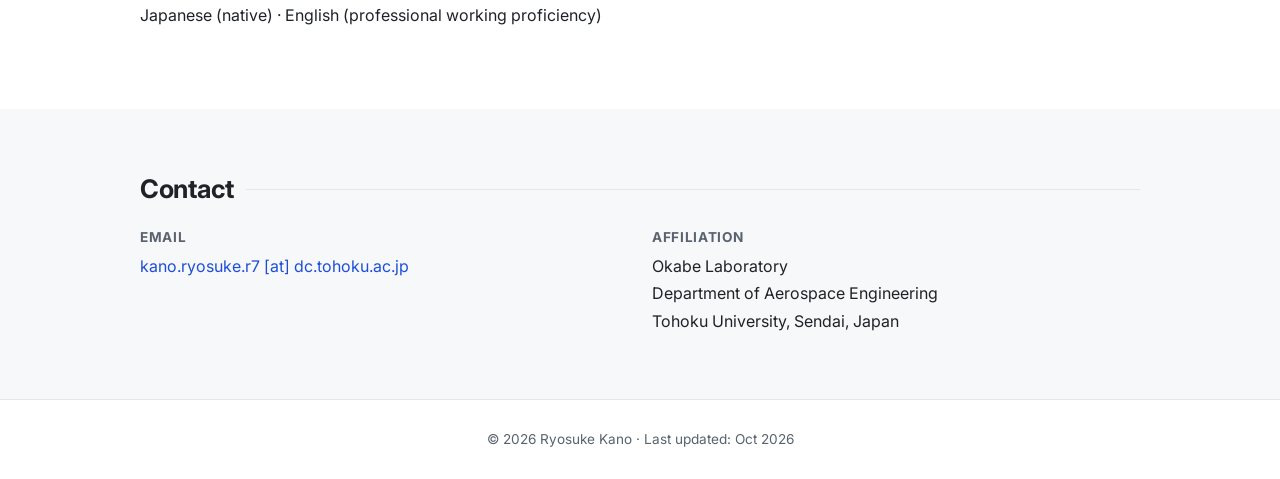
==== commit c4b480c8: "Update index.html" ====
--- a/index.html
+++ b/index.html
@@ -70,10 +70,11 @@
         </div>
 
         <div class="hero-text">
-          <h1>Ryosuke Kano </span></h1>
+          <h1>Ryosuke Kano</h1>
           <p class="affiliation">
             Ph.D student in Department of Aerospace Engineering at Tohoku University<br>
-            Sendai, Miyagi, Japan
+            Visiting Research Student, University of Washington (Oct 2026 – Mar 2027)<br>
+            Seattle, WA, USA
           </p>
           <p>
             My research focuses on
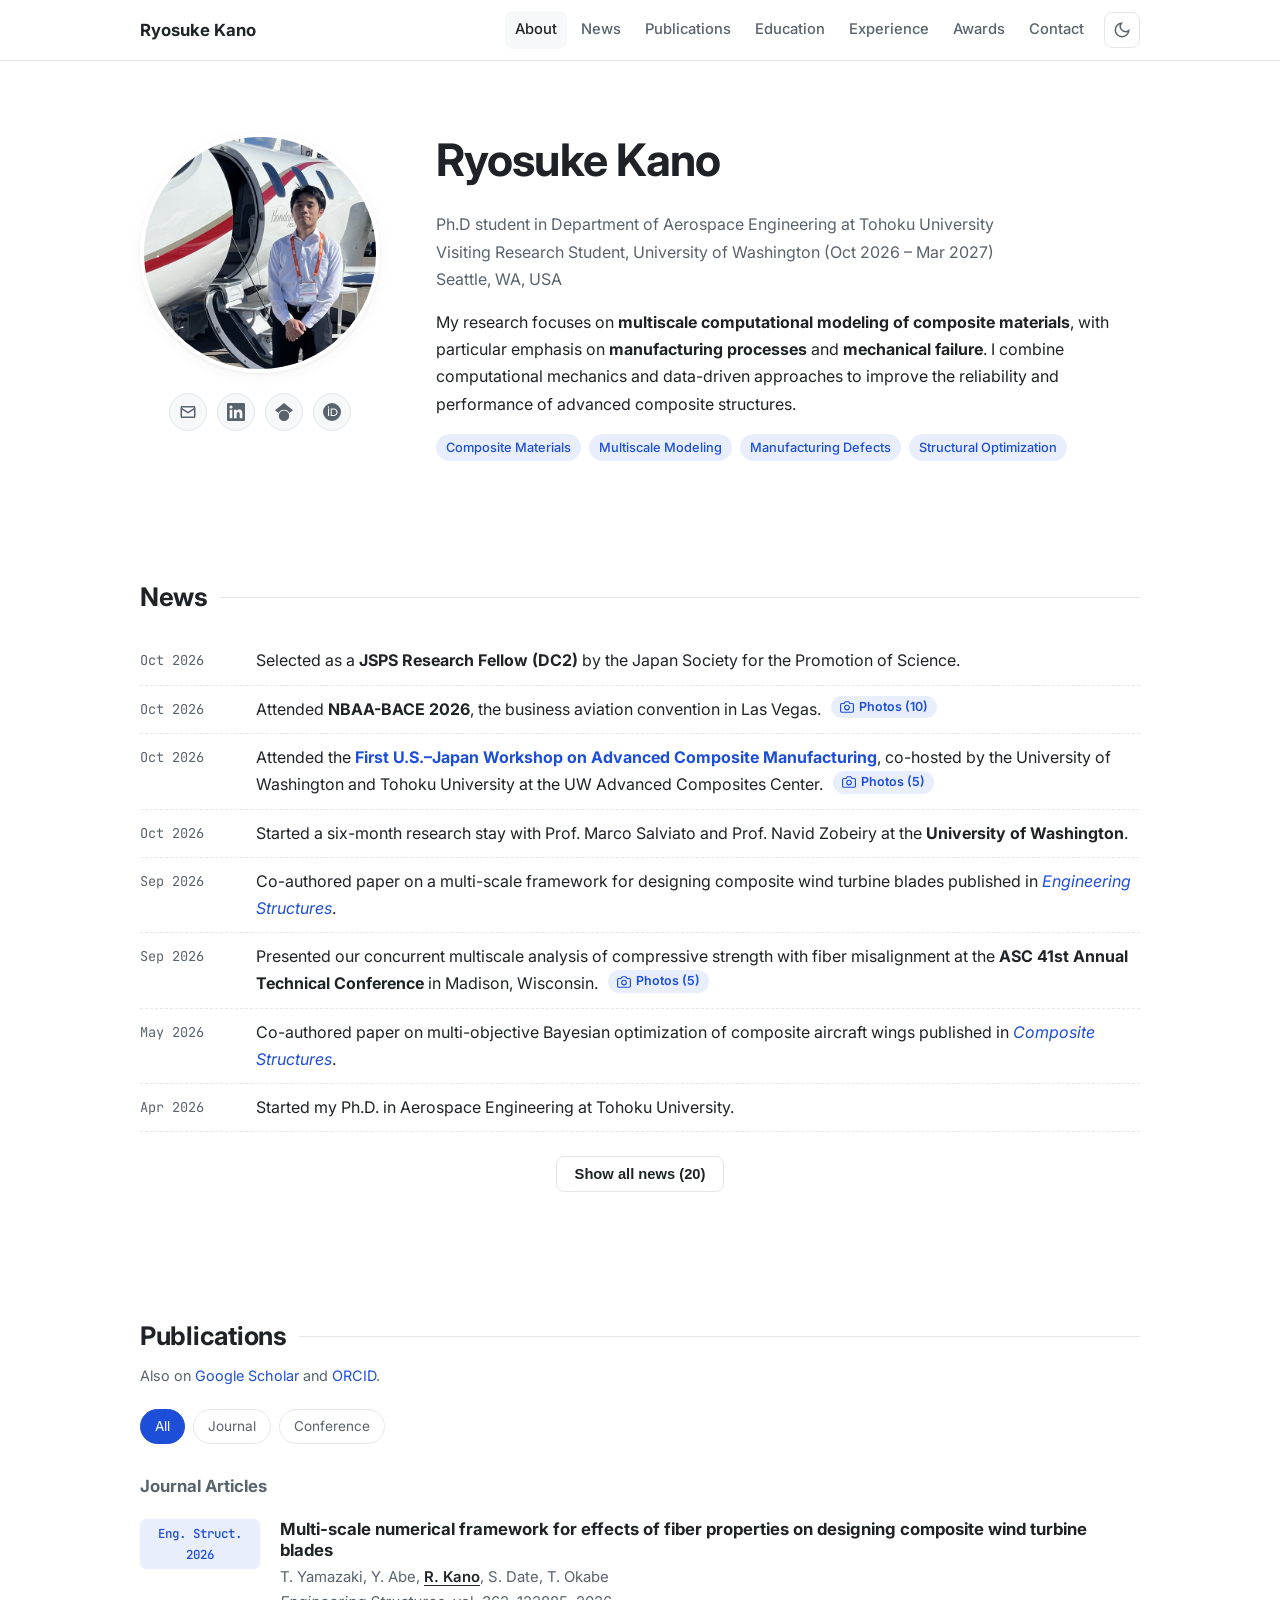
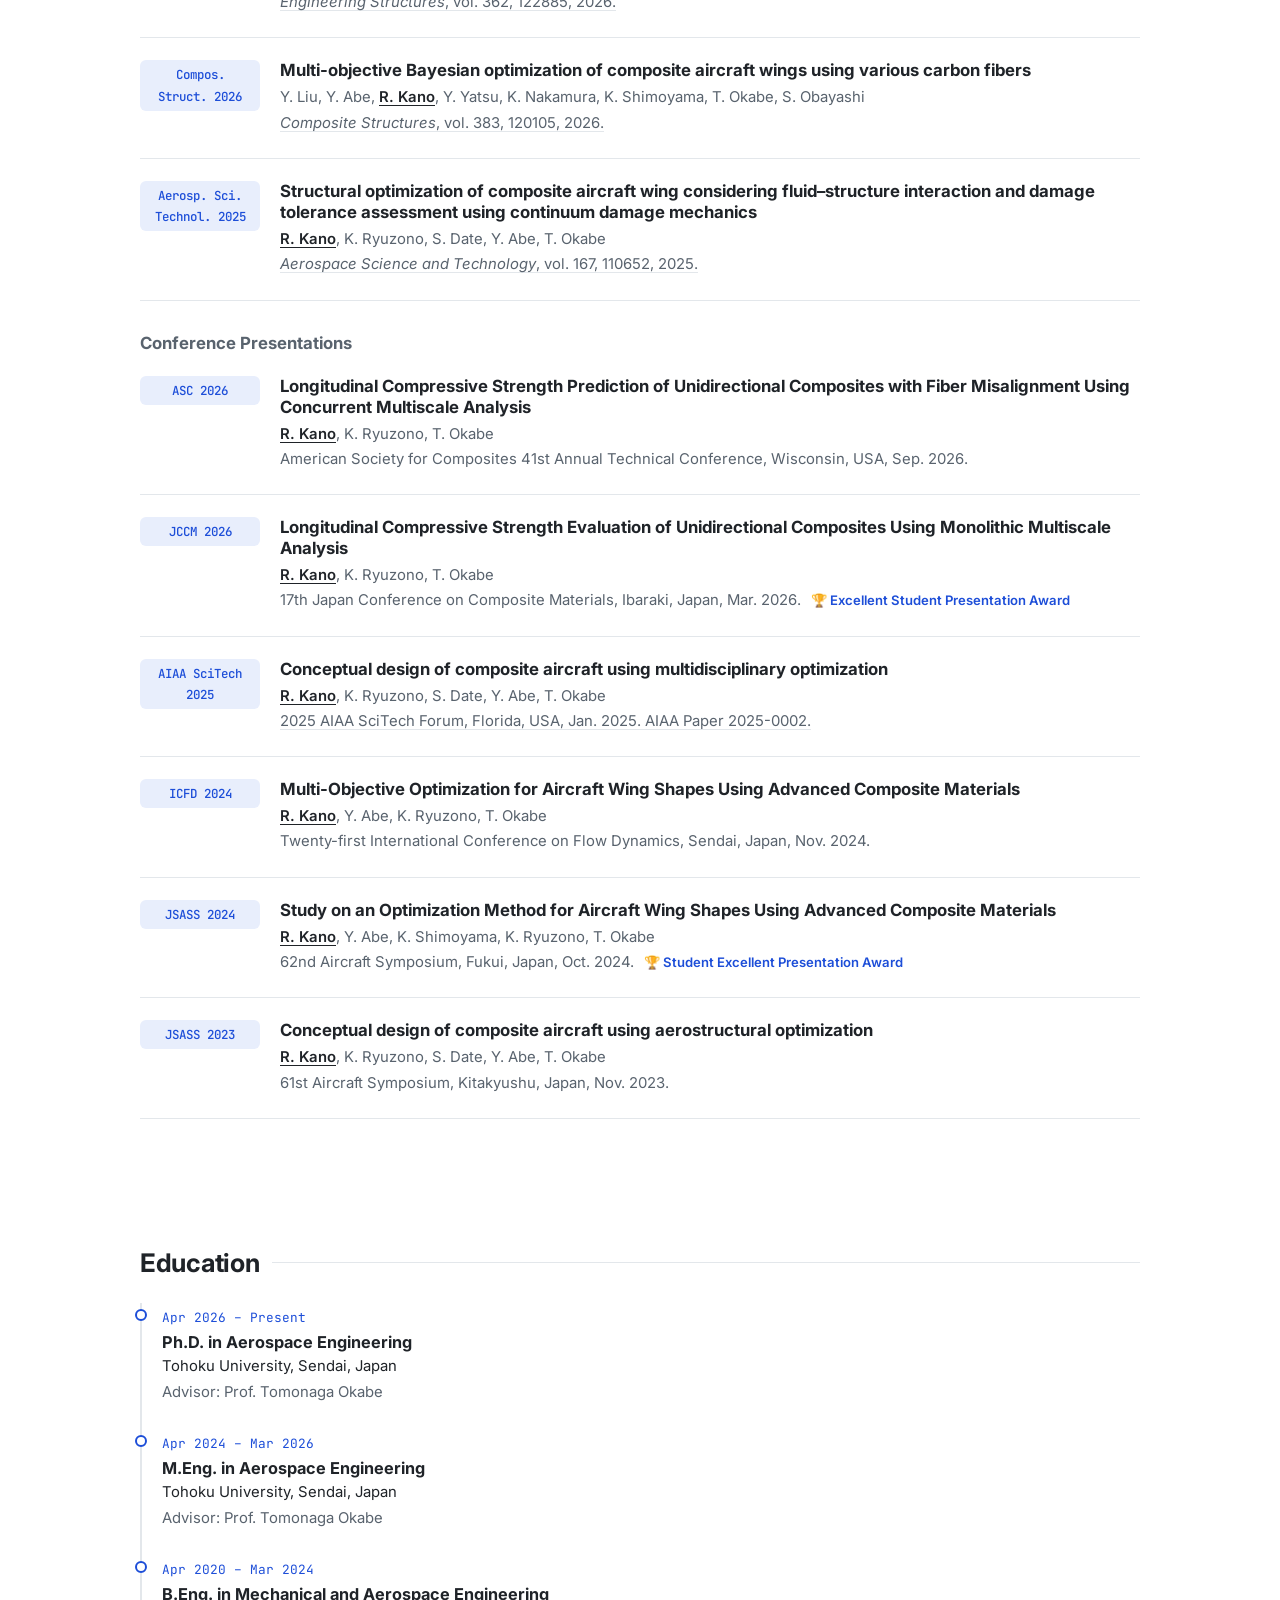
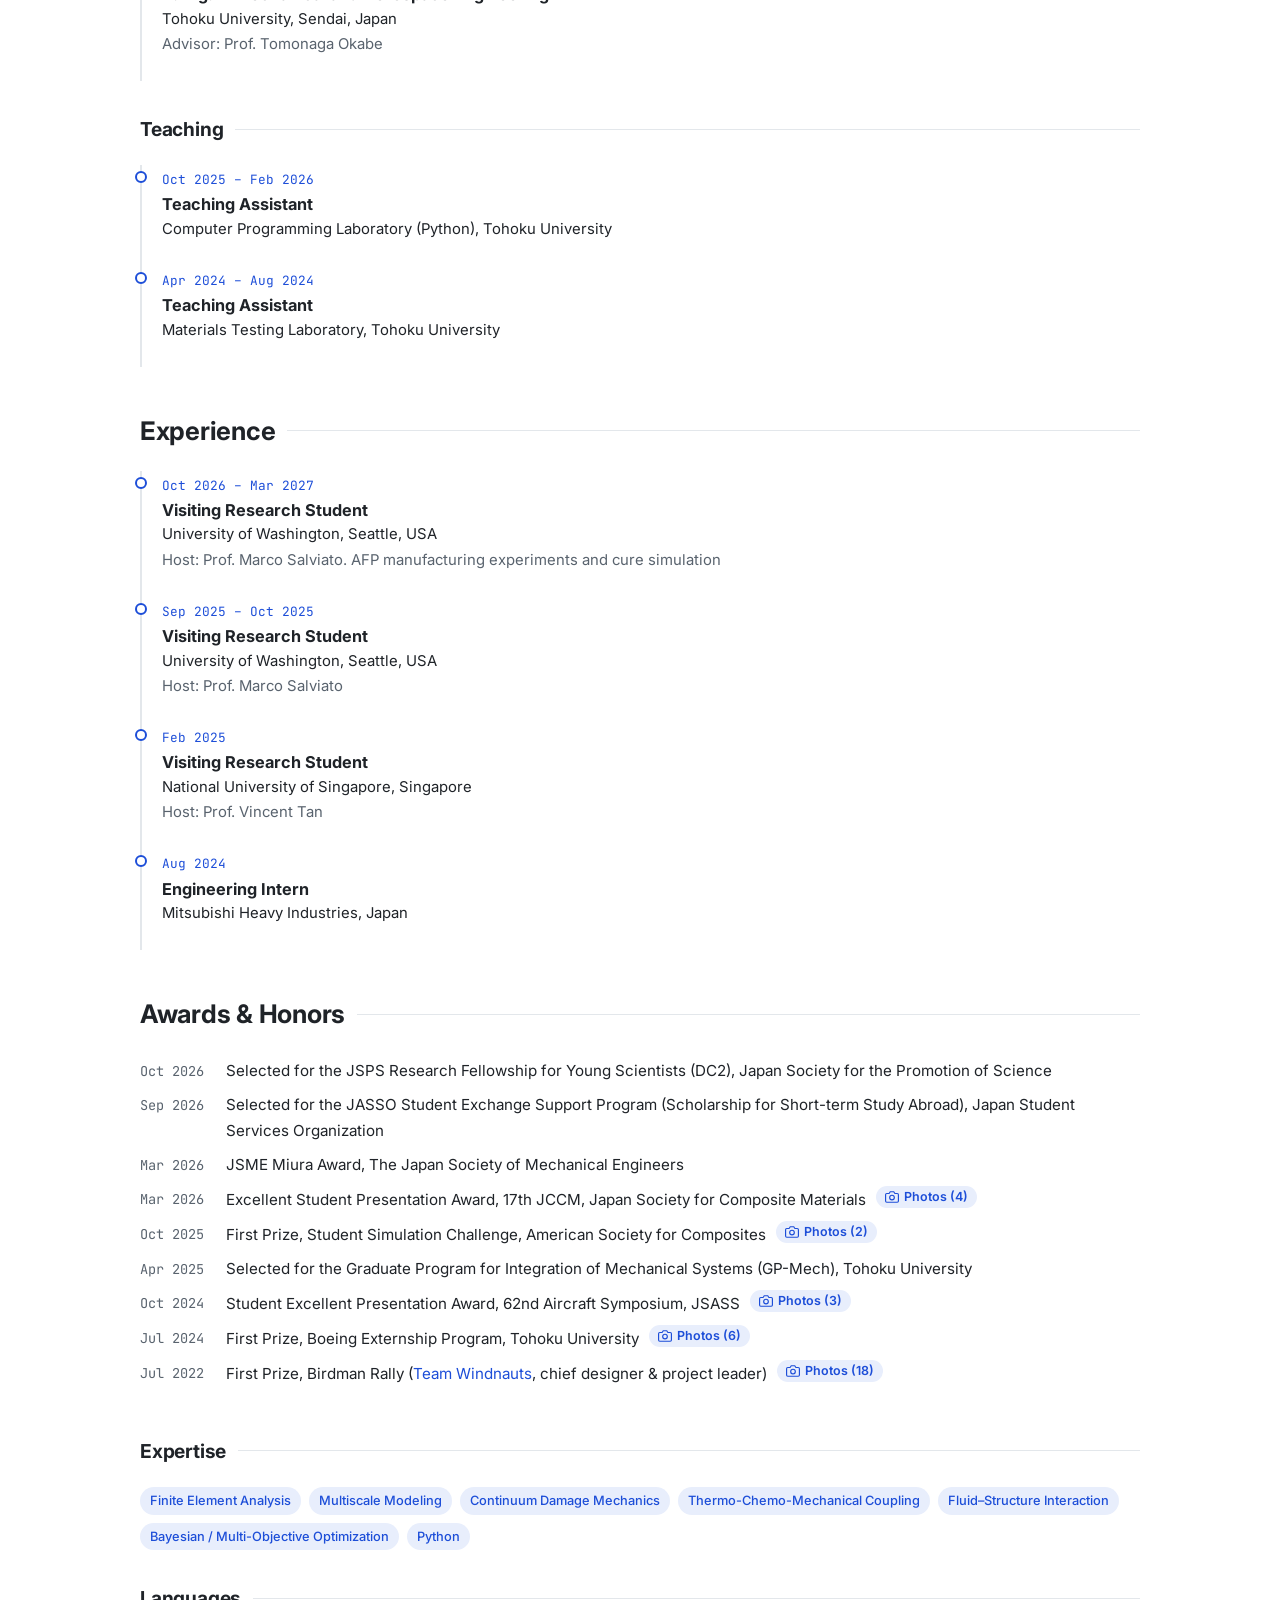
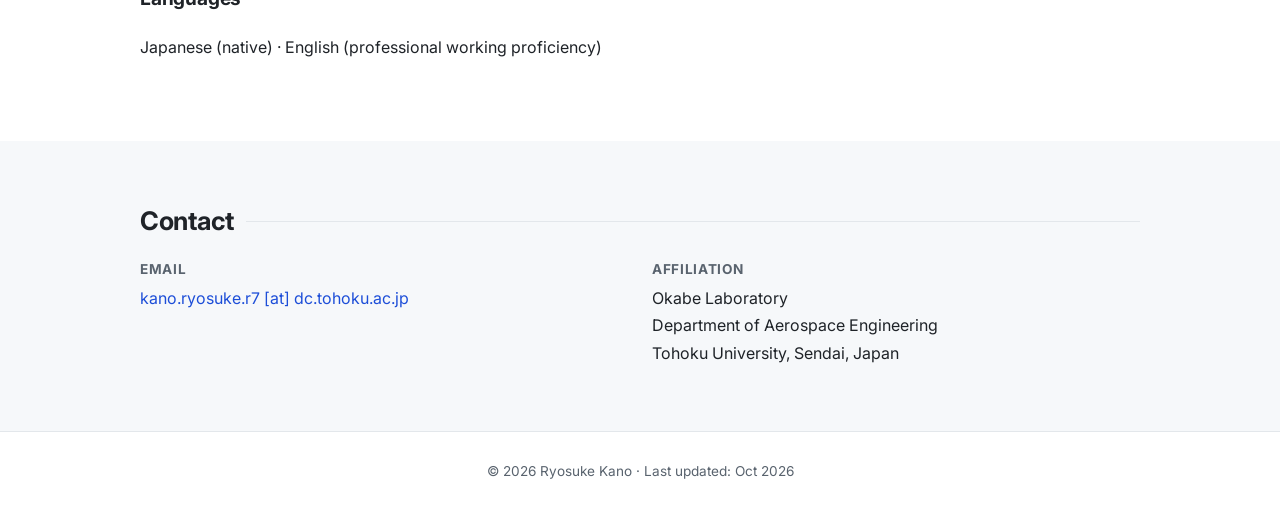
==== commit 979fc72d: "minor" ====
--- a/index.html
+++ b/index.html
@@ -9,7 +9,8 @@
   <meta property="og:description" content="Multiscale computational modeling of composite materials, manufacturing processes, and failure. Tohoku University.">
   <meta property="og:type" content="website">
   <meta property="og:url" content="https://r-kano.github.io/">
-  <link rel="icon" href="assets/img/favicon.svg" type="image/svg+xml">
+  <link rel="icon" href="assets/img/favicon.png" type="image/png">
+  <link rel="apple-touch-icon" href="assets/img/apple-touch-icon.png">
   <link rel="preconnect" href="https://fonts.googleapis.com">
   <link rel="preconnect" href="https://fonts.gstatic.com" crossorigin>
   <link href="https://fonts.googleapis.com/css2?family=Inter:wght@400;500;600;700&family=JetBrains+Mono:wght@400;500&display=swap" rel="stylesheet">
@@ -37,6 +38,7 @@
         <a href="#publications">Publications</a>
         <a href="#education">Education</a>
         <a href="#experience">Experience</a>
+        <a href="#awards">Awards</a>
         <a href="#contact">Contact</a>
         <button class="theme-toggle" aria-label="Toggle dark mode" title="Toggle dark mode">
           <svg class="icon-sun" viewBox="0 0 24 24" width="18" height="18" fill="none" stroke="currentColor" stroke-width="2"><circle cx="12" cy="12" r="4"/><path d="M12 2v2M12 20v2M4.93 4.93l1.41 1.41M17.66 17.66l1.41 1.41M2 12h2M20 12h2M4.93 19.07l1.41-1.41M17.66 6.34l1.41-1.41"/></svg>
@@ -119,7 +121,7 @@
           <li class="more"><time>Nov 2024</time><span>Ran a full marathon with my lab mates! <a class="pic-link" href="photos.html?e=2024-11-marathon"><svg viewBox="0 0 24 24" width="14" height="14" fill="none" stroke="currentColor" stroke-width="2" aria-hidden="true"><path d="M23 19a2 2 0 0 1-2 2H3a2 2 0 0 1-2-2V8a2 2 0 0 1 2-2h4l2-3h6l2 3h4a2 2 0 0 1 2 2z"/><circle cx="12" cy="13" r="4"/></svg>Photos (3)</a></span></li>
           <li class="more"><time>Oct 2024</time><span>Received the <strong>Student Excellent Presentation Award</strong> at the 62nd Aircraft Symposium (JSASS). <a class="pic-link" href="photos.html?e=2024-10-aircraft-symposium"><svg viewBox="0 0 24 24" width="14" height="14" fill="none" stroke="currentColor" stroke-width="2" aria-hidden="true"><path d="M23 19a2 2 0 0 1-2 2H3a2 2 0 0 1-2-2V8a2 2 0 0 1 2-2h4l2-3h6l2 3h4a2 2 0 0 1 2 2z"/><circle cx="12" cy="13" r="4"/></svg>Photos (3)</a></span></li>
           <li class="more"><time>Jul 2024</time><span>Won the <strong>Boeing Externship Program</strong> as part of the Tohoku University team. <a class="pic-link" href="photos.html?e=2024-07-boeing-externship"><svg viewBox="0 0 24 24" width="14" height="14" fill="none" stroke="currentColor" stroke-width="2" aria-hidden="true"><path d="M23 19a2 2 0 0 1-2 2H3a2 2 0 0 1-2-2V8a2 2 0 0 1 2-2h4l2-3h6l2 3h4a2 2 0 0 1 2 2z"/><circle cx="12" cy="13" r="4"/></svg>Photos (6)</a></span></li>
-          <li class="more"><time>Jul 2022</time><span><a href="https://www.ifs.tohoku.ac.jp/~Boeing/ppt/20230216/5_Windnauts_2021-22.pdf" target="_blank" rel="noopener">Team Windnauts</a> won the <strong>Birdman Rally</strong> with a 36.9 km flight. I was chief designer and project leader. <a class="pic-link" href="photos.html?e=2022-07-birdman-rally"><svg viewBox="0 0 24 24" width="14" height="14" fill="none" stroke="currentColor" stroke-width="2" aria-hidden="true"><path d="M23 19a2 2 0 0 1-2 2H3a2 2 0 0 1-2-2V8a2 2 0 0 1 2-2h4l2-3h6l2 3h4a2 2 0 0 1 2 2z"/><circle cx="12" cy="13" r="4"/></svg>Photos (19)</a></span></li>
+          <li class="more"><time>Jul 2022</time><span><a href="https://www.ifs.tohoku.ac.jp/~Boeing/ppt/20230216/5_Windnauts_2021-22.pdf" target="_blank" rel="noopener">Team Windnauts</a> won the <strong>Birdman Rally</strong> with a 36.9 km flight. I was chief designer and project leader. <a class="pic-link" href="photos.html?e=2022-07-birdman-rally"><svg viewBox="0 0 24 24" width="14" height="14" fill="none" stroke="currentColor" stroke-width="2" aria-hidden="true"><path d="M23 19a2 2 0 0 1-2 2H3a2 2 0 0 1-2-2V8a2 2 0 0 1 2-2h4l2-3h6l2 3h4a2 2 0 0 1 2 2z"/><circle cx="12" cy="13" r="4"/></svg>Photos (18)</a></span></li>
         </ul>
         <div class="news-more"><button class="btn">Show all news (20)</button></div>
       </div>
@@ -296,7 +298,10 @@
             </li>
           </ul>
 
-          <h2 class="section-title small">Awards &amp; Honors</h2>
+        </div>
+
+        <div id="awards">
+          <h2 class="section-title">Awards &amp; Honors</h2>
           <ul class="simple-list">
             <li><span>Oct 2026</span> Selected for the JSPS Research Fellowship for Young Scientists (DC2), Japan Society for the Promotion of Science</li>
             <li><span>Sep 2026</span> Selected for the JASSO Student Exchange Support Program (Scholarship for Short-term Study Abroad), Japan Student Services Organization</li>
@@ -306,9 +311,12 @@
             <li><span>Apr 2025</span> Selected for the Graduate Program for Integration of Mechanical Systems (GP-Mech), Tohoku University</li>
             <li><span>Oct 2024</span> <span>Student Excellent Presentation Award, 62nd Aircraft Symposium, JSASS <a class="pic-link" href="photos.html?e=2024-10-aircraft-symposium"><svg viewBox="0 0 24 24" width="14" height="14" fill="none" stroke="currentColor" stroke-width="2" aria-hidden="true"><path d="M23 19a2 2 0 0 1-2 2H3a2 2 0 0 1-2-2V8a2 2 0 0 1 2-2h4l2-3h6l2 3h4a2 2 0 0 1 2 2z"/><circle cx="12" cy="13" r="4"/></svg>Photos (3)</a></span></li>
             <li><span>Jul 2024</span> <span>First Prize, Boeing Externship Program, Tohoku University <a class="pic-link" href="photos.html?e=2024-07-boeing-externship"><svg viewBox="0 0 24 24" width="14" height="14" fill="none" stroke="currentColor" stroke-width="2" aria-hidden="true"><path d="M23 19a2 2 0 0 1-2 2H3a2 2 0 0 1-2-2V8a2 2 0 0 1 2-2h4l2-3h6l2 3h4a2 2 0 0 1 2 2z"/><circle cx="12" cy="13" r="4"/></svg>Photos (6)</a></span></li>
-            <li><span>Jul 2022</span> <span>First Prize, Birdman Rally (<a href="https://www.ifs.tohoku.ac.jp/~Boeing/ppt/20230216/5_Windnauts_2021-22.pdf" target="_blank" rel="noopener">Team Windnauts</a>, chief designer &amp; project leader) <a class="pic-link" href="photos.html?e=2022-07-birdman-rally"><svg viewBox="0 0 24 24" width="14" height="14" fill="none" stroke="currentColor" stroke-width="2" aria-hidden="true"><path d="M23 19a2 2 0 0 1-2 2H3a2 2 0 0 1-2-2V8a2 2 0 0 1 2-2h4l2-3h6l2 3h4a2 2 0 0 1 2 2z"/><circle cx="12" cy="13" r="4"/></svg>Photos (19)</a></span></li>
+            <li><span>Jul 2022</span> <span>First Prize, Birdman Rally (<a href="https://www.ifs.tohoku.ac.jp/~Boeing/ppt/20230216/5_Windnauts_2021-22.pdf" target="_blank" rel="noopener">Team Windnauts</a>, chief designer &amp; project leader) <a class="pic-link" href="photos.html?e=2022-07-birdman-rally"><svg viewBox="0 0 24 24" width="14" height="14" fill="none" stroke="currentColor" stroke-width="2" aria-hidden="true"><path d="M23 19a2 2 0 0 1-2 2H3a2 2 0 0 1-2-2V8a2 2 0 0 1 2-2h4l2-3h6l2 3h4a2 2 0 0 1 2 2z"/><circle cx="12" cy="13" r="4"/></svg>Photos (18)</a></span></li>
           </ul>
 
+        </div>
+
+        <div>
           <h2 class="section-title small">Expertise</h2>
           <div class="tags">
             <span class="tag">Finite Element Analysis</span>
--- a/assets/css/style.css
+++ b/assets/css/style.css
@@ -426,7 +426,7 @@
   border: 1px solid var(--border);
   background: var(--bg-alt);
 }
-.album img { width: 100%; height: auto; transition: transform .3s; }
+.album img { width: 100%; height: 100%; object-fit: cover; transition: transform .3s; }
 .album a:hover img { transform: scale(1.03); }
 .album a.is-video::after {
   content: "▶";
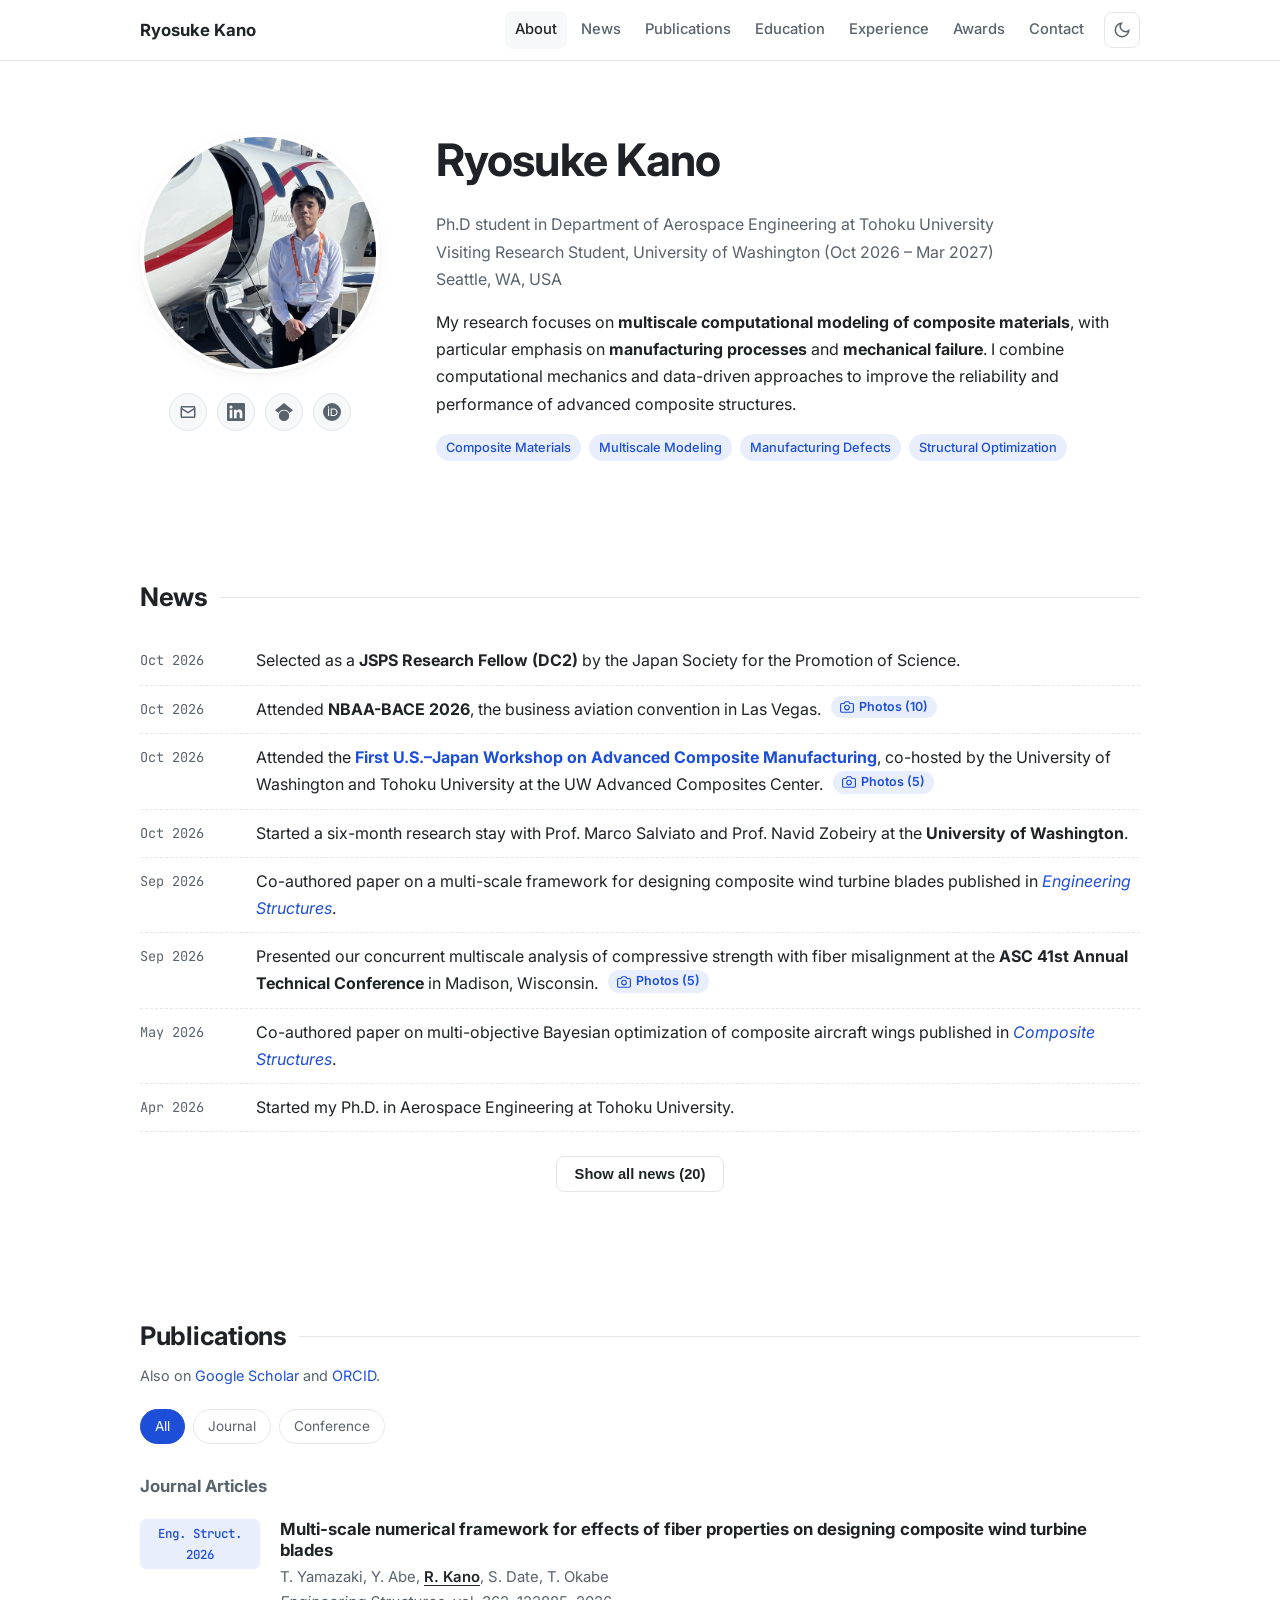
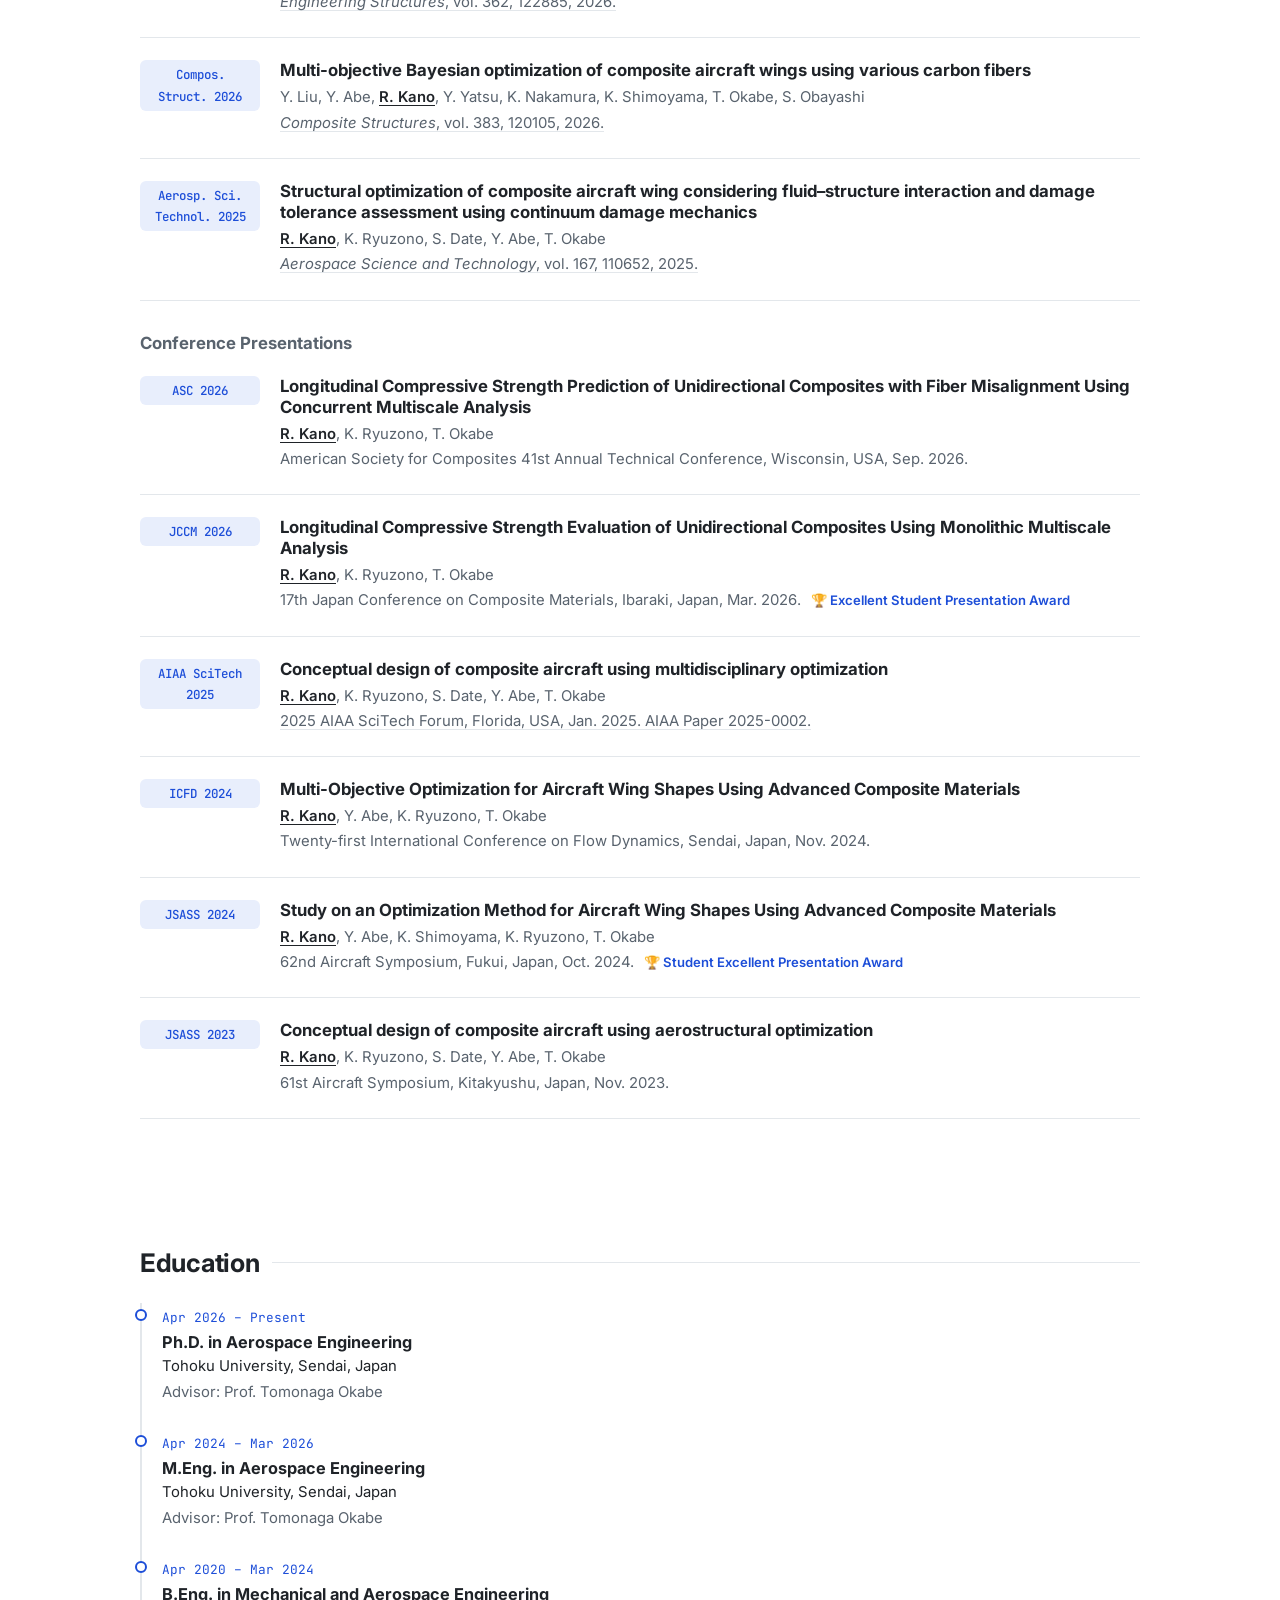
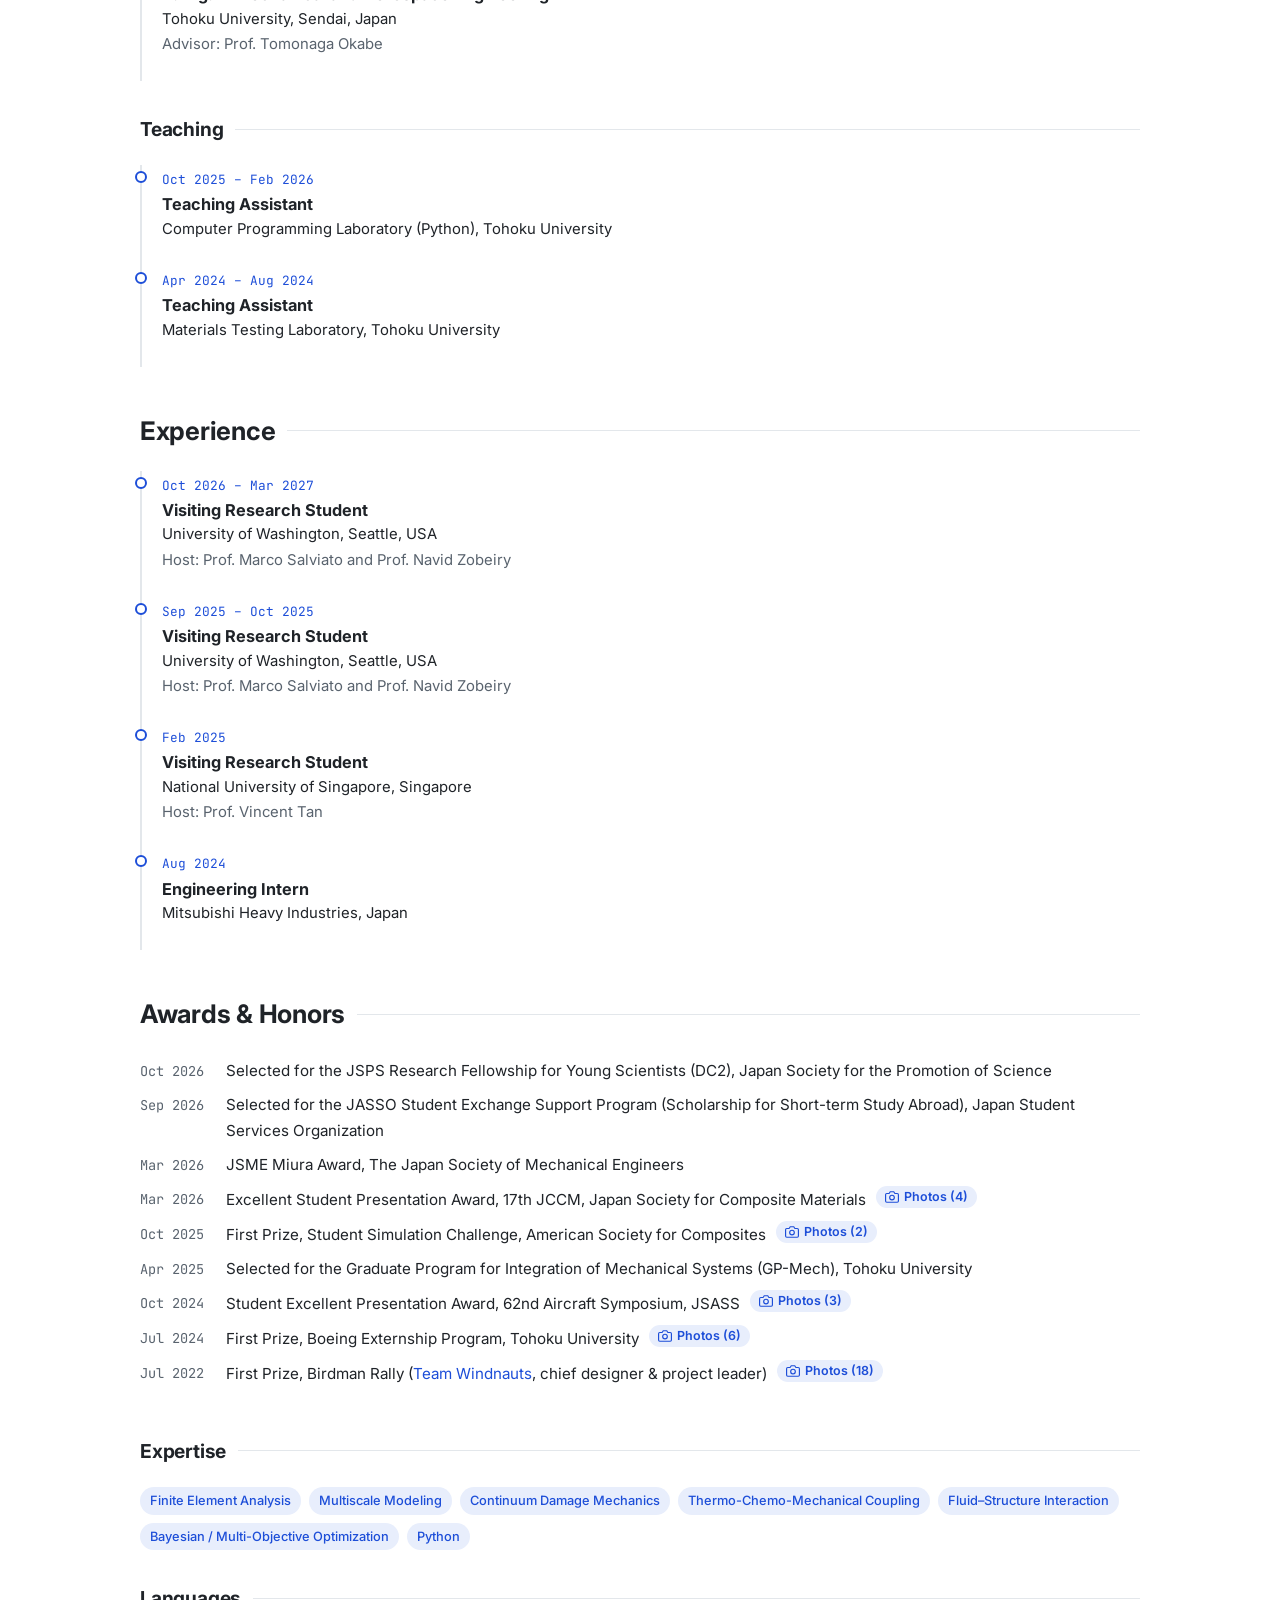
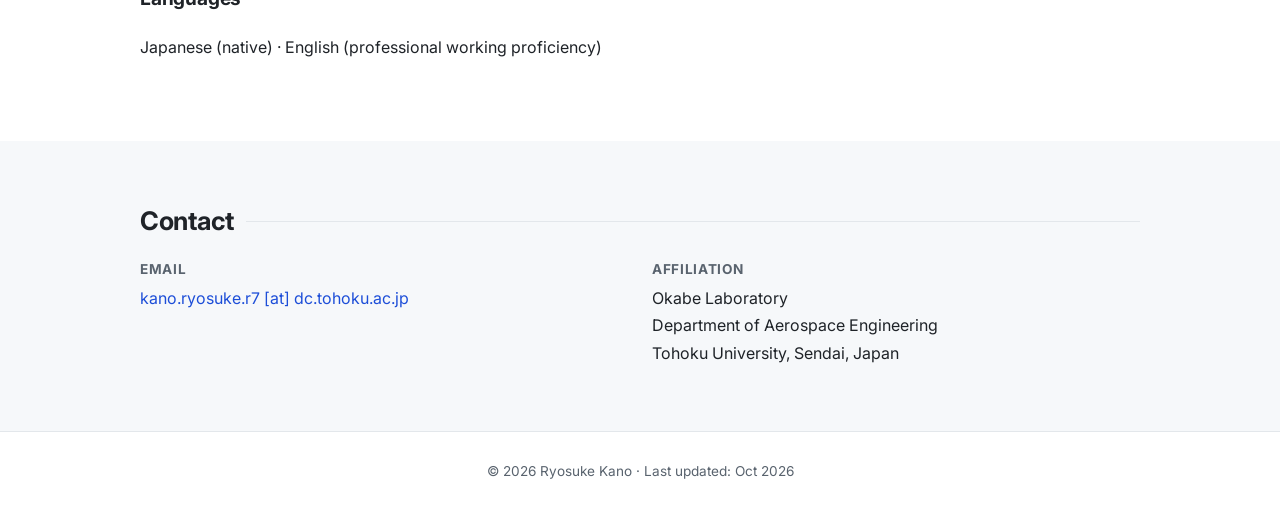
==== commit fb183f07: "minor" ====
--- a/index.html
+++ b/index.html
@@ -277,13 +277,13 @@
               <time>Oct 2026 – Mar 2027</time>
               <h3>Visiting Research Student</h3>
               <p>University of Washington, Seattle, USA</p>
-              <p class="muted">Host: Prof. Marco Salviato. AFP manufacturing experiments and cure simulation</p>
+              <p class="muted">Host: Prof. Marco Salviato and Prof. Navid Zobeiry</p>
             </li>
             <li>
               <time>Sep 2025 – Oct 2025</time>
               <h3>Visiting Research Student</h3>
               <p>University of Washington, Seattle, USA</p>
-              <p class="muted">Host: Prof. Marco Salviato</p>
+              <p class="muted">Host: Prof. Marco Salviato and Prof. Navid Zobeiry</p>
             </li>
             <li>
               <time>Feb 2025</time>
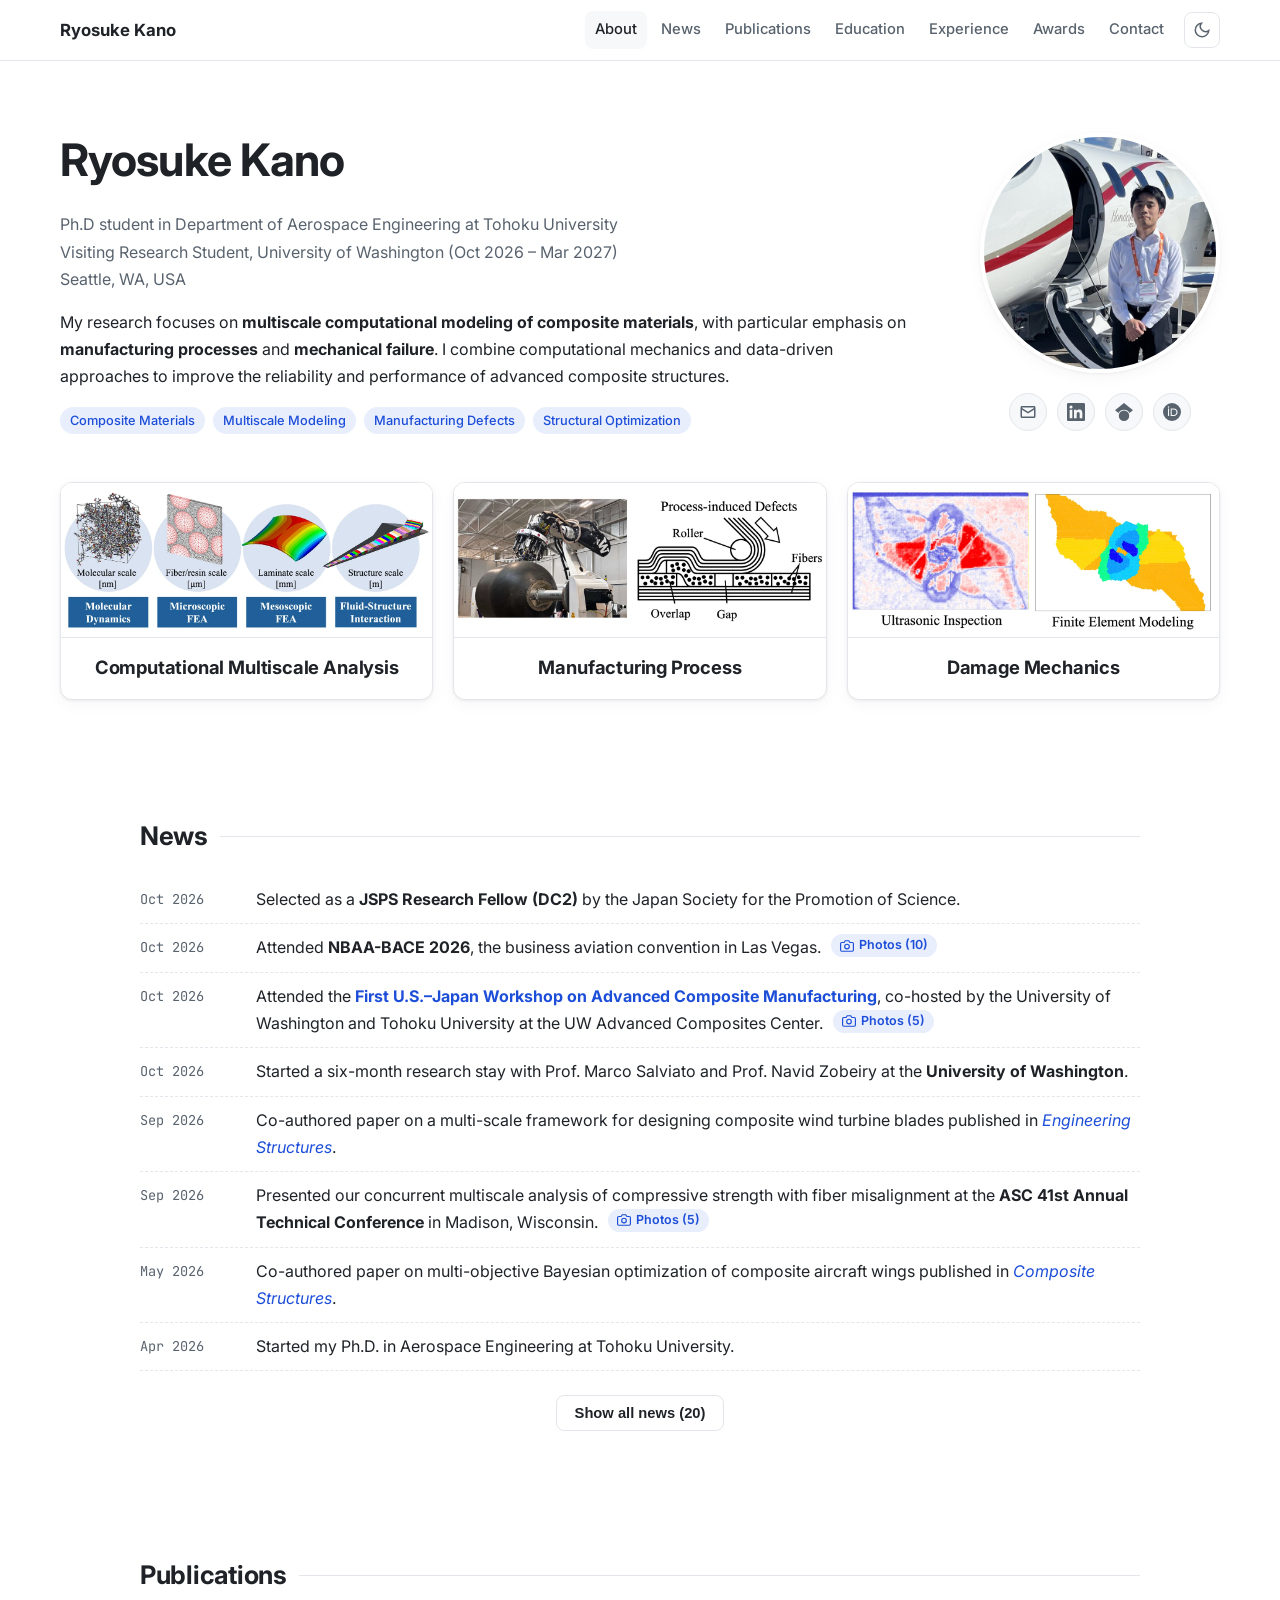
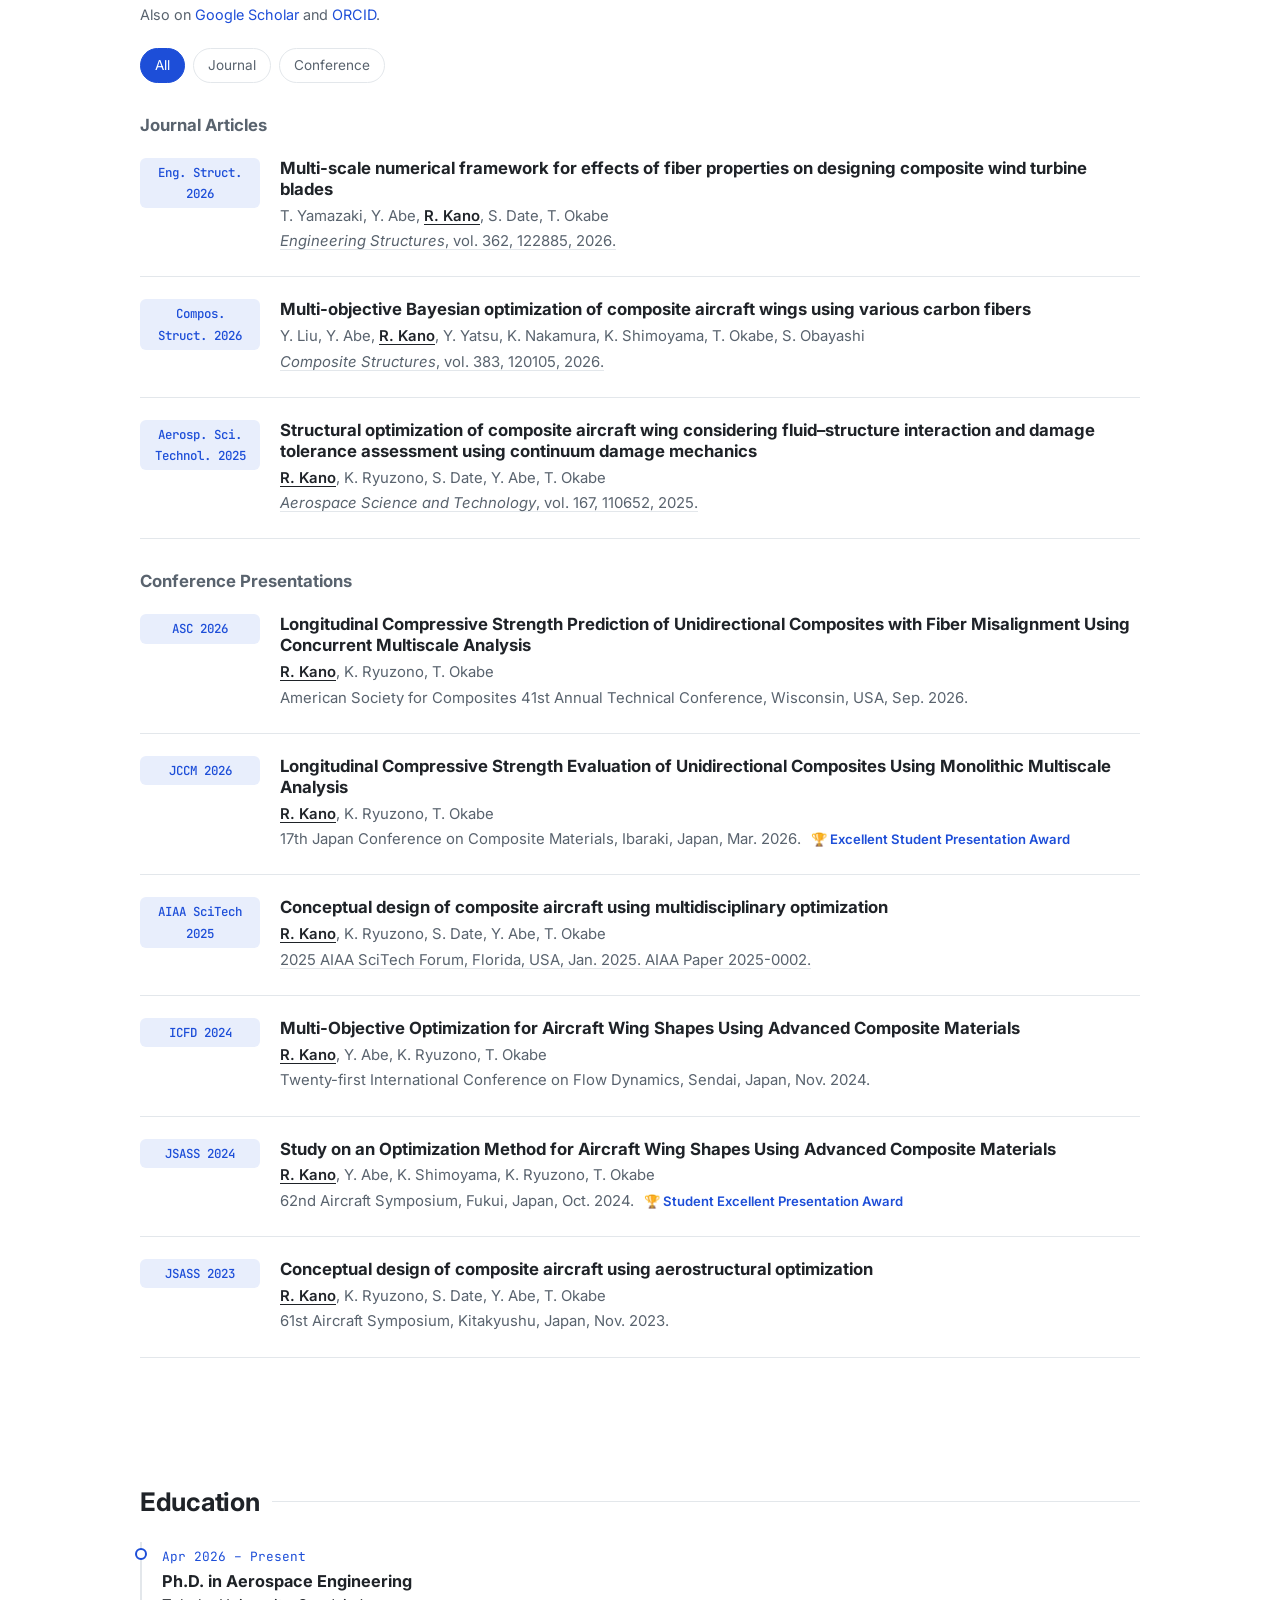
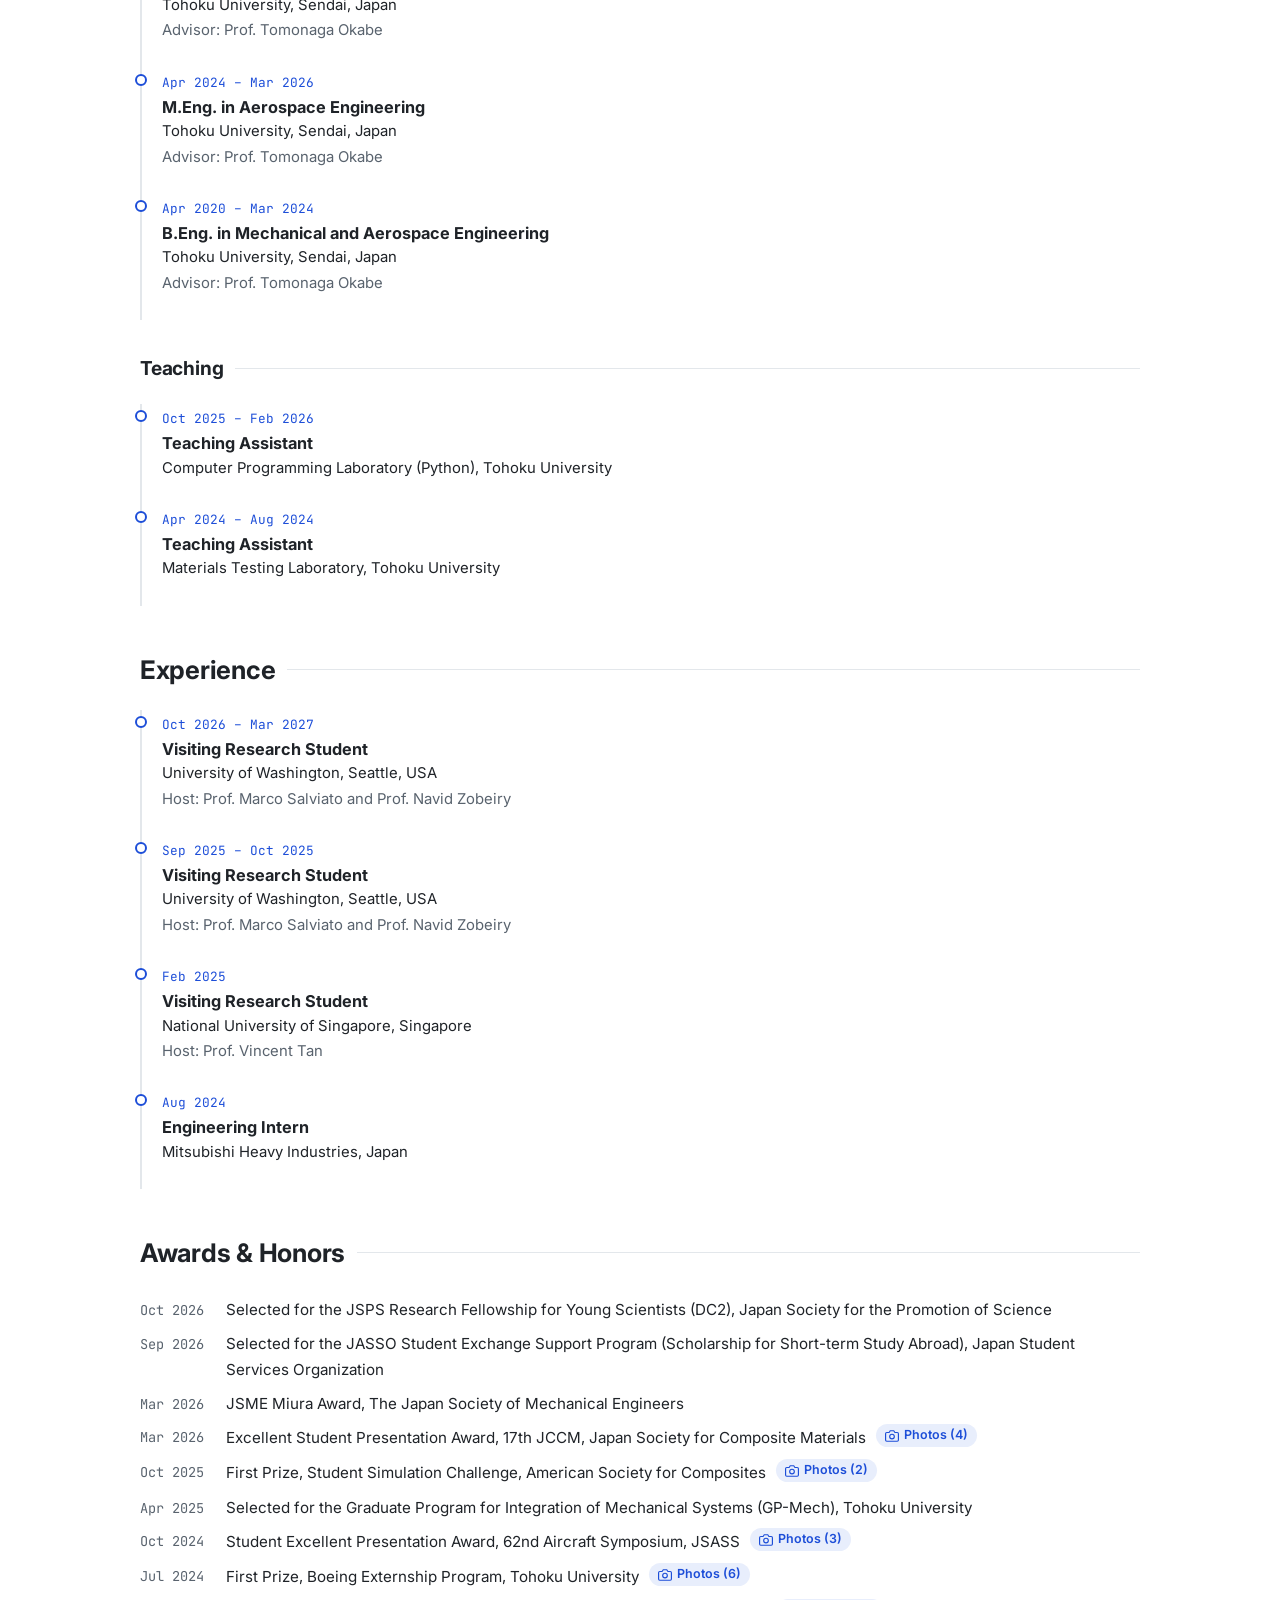
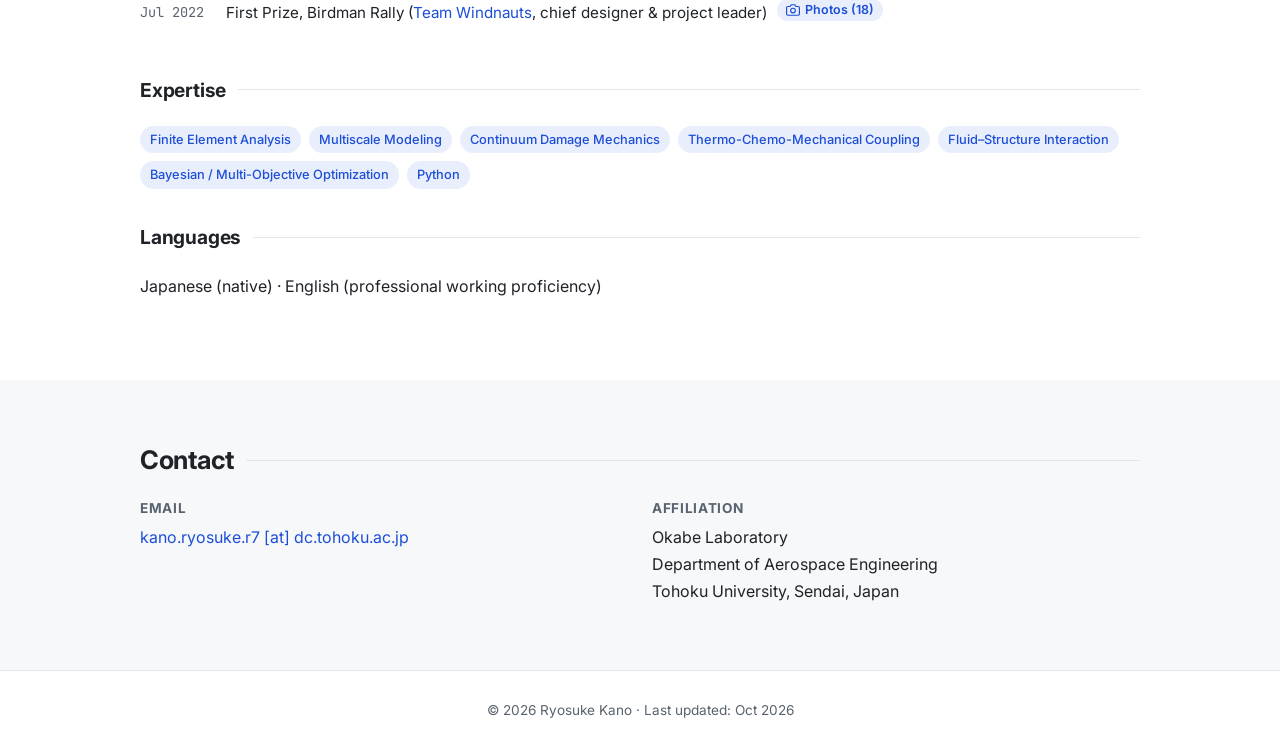
==== commit 8c68898e: "add research figures" ====
--- a/index.html
+++ b/index.html
@@ -9,7 +9,18 @@
   <meta property="og:description" content="Multiscale computational modeling of composite materials, manufacturing processes, and failure. Tohoku University.">
   <meta property="og:type" content="website">
   <meta property="og:url" content="https://r-kano.github.io/">
+  <meta property="og:site_name" content="Ryosuke Kano">
+  <link rel="icon" href="assets/img/favicon-48.png" type="image/png" sizes="48x48">
+  <link rel="icon" href="assets/img/favicon-192.png" type="image/png" sizes="192x192">
   <link rel="icon" href="assets/img/favicon.png" type="image/png">
+  <script type="application/ld+json">
+  {
+    "@context": "https://schema.org",
+    "@type": "WebSite",
+    "name": "Ryosuke Kano",
+    "url": "https://r-kano.github.io/"
+  }
+  </script>
   <link rel="apple-touch-icon" href="assets/img/apple-touch-icon.png">
   <link rel="preconnect" href="https://fonts.googleapis.com">
   <link rel="preconnect" href="https://fonts.gstatic.com" crossorigin>
@@ -91,6 +102,23 @@
             <span class="tag">Manufacturing Defects</span>
             <span class="tag">Structural Optimization</span>
           </div>
+        </div>
+      </div>
+
+      <div class="container">
+        <div class="research-cards">
+          <figure class="research-card">
+            <img src="assets/img/research/multiscale.webp" alt="Multiscale models from molecular, fiber/resin, laminate, to structure scale" loading="eager">
+            <figcaption>Computational Multiscale Analysis</figcaption>
+          </figure>
+          <figure class="research-card">
+            <img src="assets/img/research/manufacturing.webp" alt="Automated fiber placement robot and schematic of process-induced defects" loading="eager">
+            <figcaption>Manufacturing Process</figcaption>
+          </figure>
+          <figure class="research-card">
+            <img src="assets/img/research/damage_mechanics.webp" alt="Damage distribution maps of a composite laminate" loading="eager">
+            <figcaption>Damage Mechanics</figcaption>
+          </figure>
         </div>
       </div>
     </section>
--- a/assets/css/style.css
+++ b/assets/css/style.css
@@ -13,6 +13,7 @@
   --shadow: 0 1px 3px rgba(0, 0, 0, .06), 0 4px 16px rgba(0, 0, 0, .04);
   --radius: 12px;
   --maxw: 1040px;
+  --maxw-wide: 1200px; /* nav + hero */
   --font: "Inter", -apple-system, BlinkMacSystemFont, "Segoe UI", "Hiragino Sans", "Noto Sans JP", sans-serif;
   --mono: "JetBrains Mono", ui-monospace, SFMono-Regular, Menlo, monospace;
 }
@@ -86,7 +87,7 @@
 }
 
 .nav-inner {
-  max-width: var(--maxw);
+  max-width: var(--maxw-wide);
   margin: 0 auto;
   padding: 0 20px;
   height: 60px;
@@ -148,13 +149,47 @@
    Hero
    ========================================================== */
 .hero { padding: 72px 0 56px; }
+.hero .container { max-width: var(--maxw-wide); }
+
+/* Research highlight cards below the intro */
+.research-cards {
+  display: grid;
+  grid-template-columns: repeat(3, 1fr);
+  gap: 20px;
+  margin: 48px 0 0;
+}
+.research-card {
+  margin: 0;
+  background: var(--surface);
+  border: 1px solid var(--border);
+  border-radius: var(--radius);
+  box-shadow: var(--shadow);
+  overflow: hidden;
+}
+.research-card img {
+  display: block;
+  width: 100%;
+  aspect-ratio: 2.4;
+  object-fit: contain;
+  background: #fff;
+  border-bottom: 1px solid var(--border);
+}
+.research-card figcaption {
+  padding: 14px 18px 16px;
+  text-align: center;
+  font-size: 1.15rem;
+  font-weight: 700;
+  letter-spacing: -.01em;
+}
 
 .hero-grid {
   display: grid;
-  grid-template-columns: 240px 1fr;
+  grid-template-columns: 1fr 240px;
   gap: 56px;
   align-items: start;
 }
+
+.hero-photo { order: 2; } /* photo on the right, text on the left */
 
 .hero-photo img {
   width: 100%;
@@ -343,6 +378,7 @@
    Responsive
    ========================================================== */
 @media (max-width: 860px) {
+  .research-cards { grid-template-columns: 1fr; gap: 16px; margin-top: 36px; }
   .nav-toggle { display: flex; }
   .nav-links {
     position: absolute;
@@ -361,7 +397,7 @@
 
   .hero { padding: 48px 0 40px; }
   .hero-grid { grid-template-columns: 1fr; gap: 28px; }
-  .hero-photo { max-width: 200px; margin: 0 auto; }
+  .hero-photo { order: 0; max-width: 200px; margin: 0 auto; }
   .hero-text { text-align: left; }
 
 }
